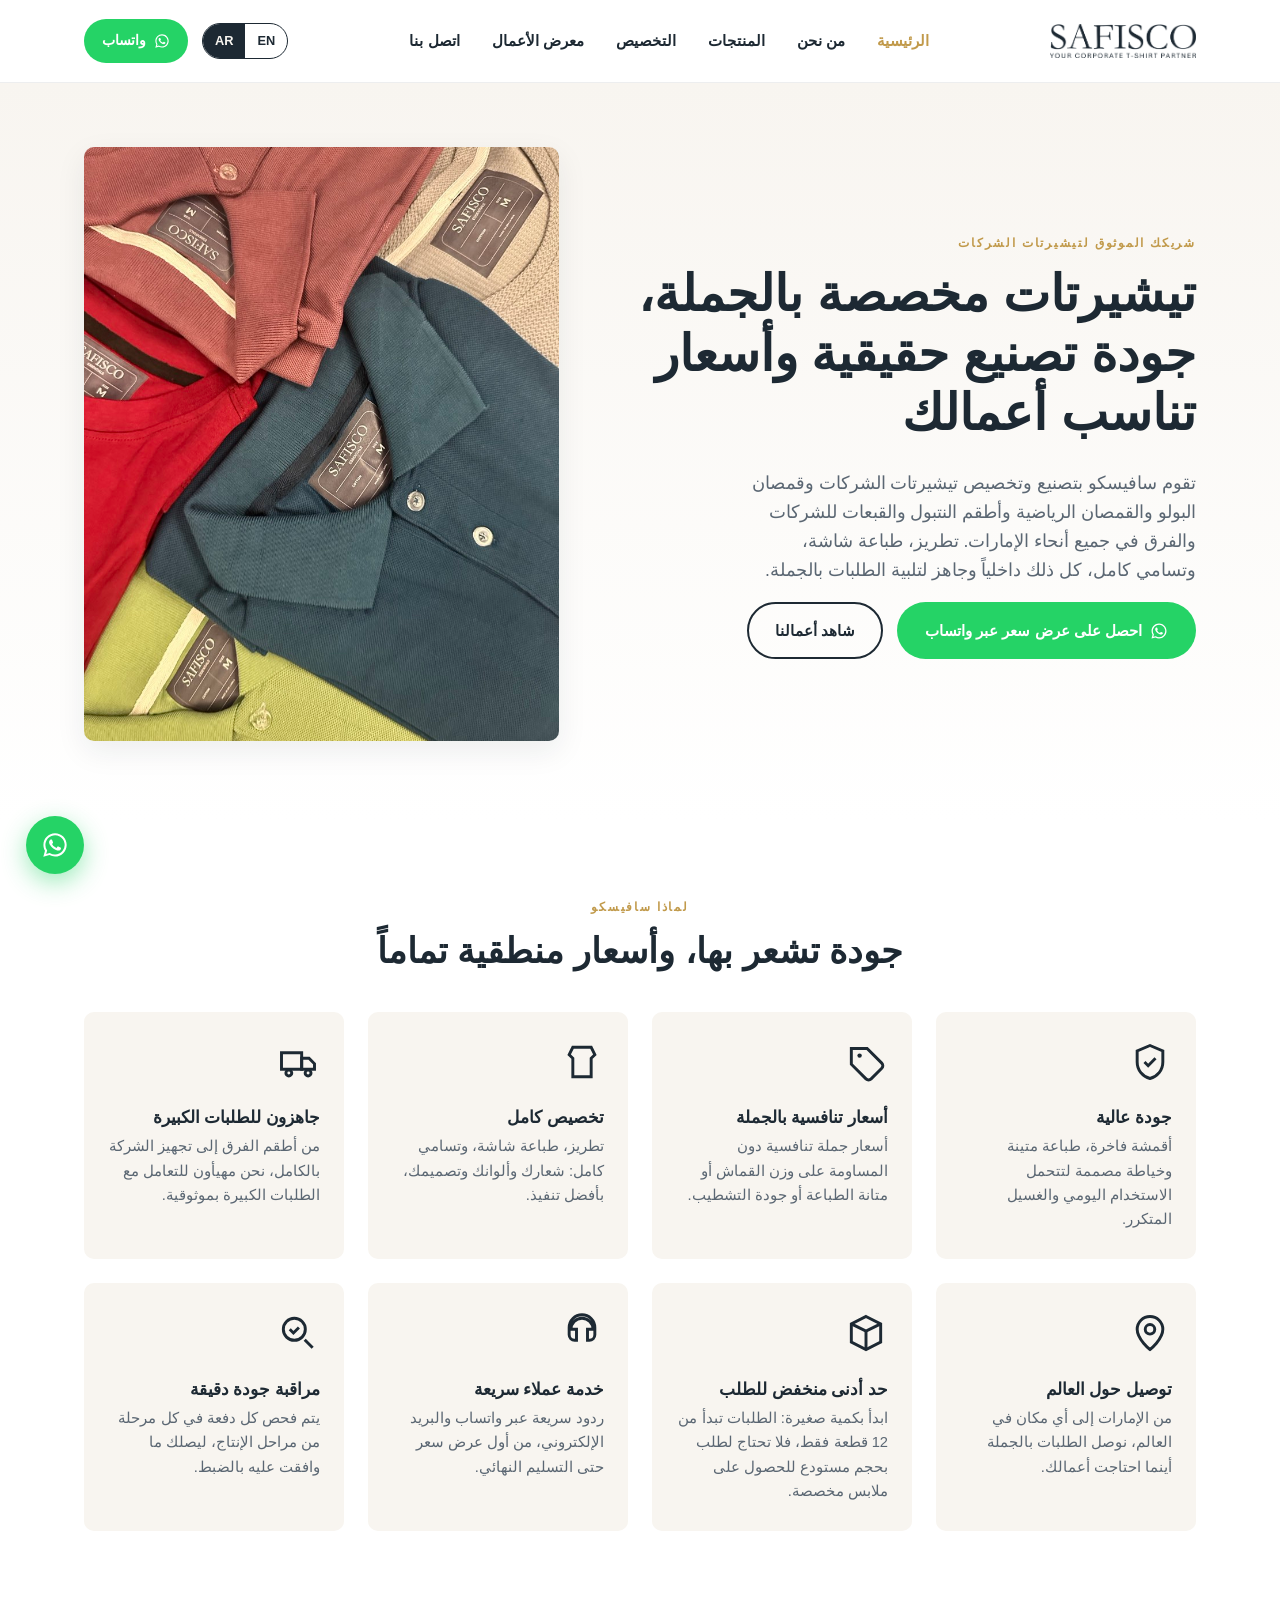
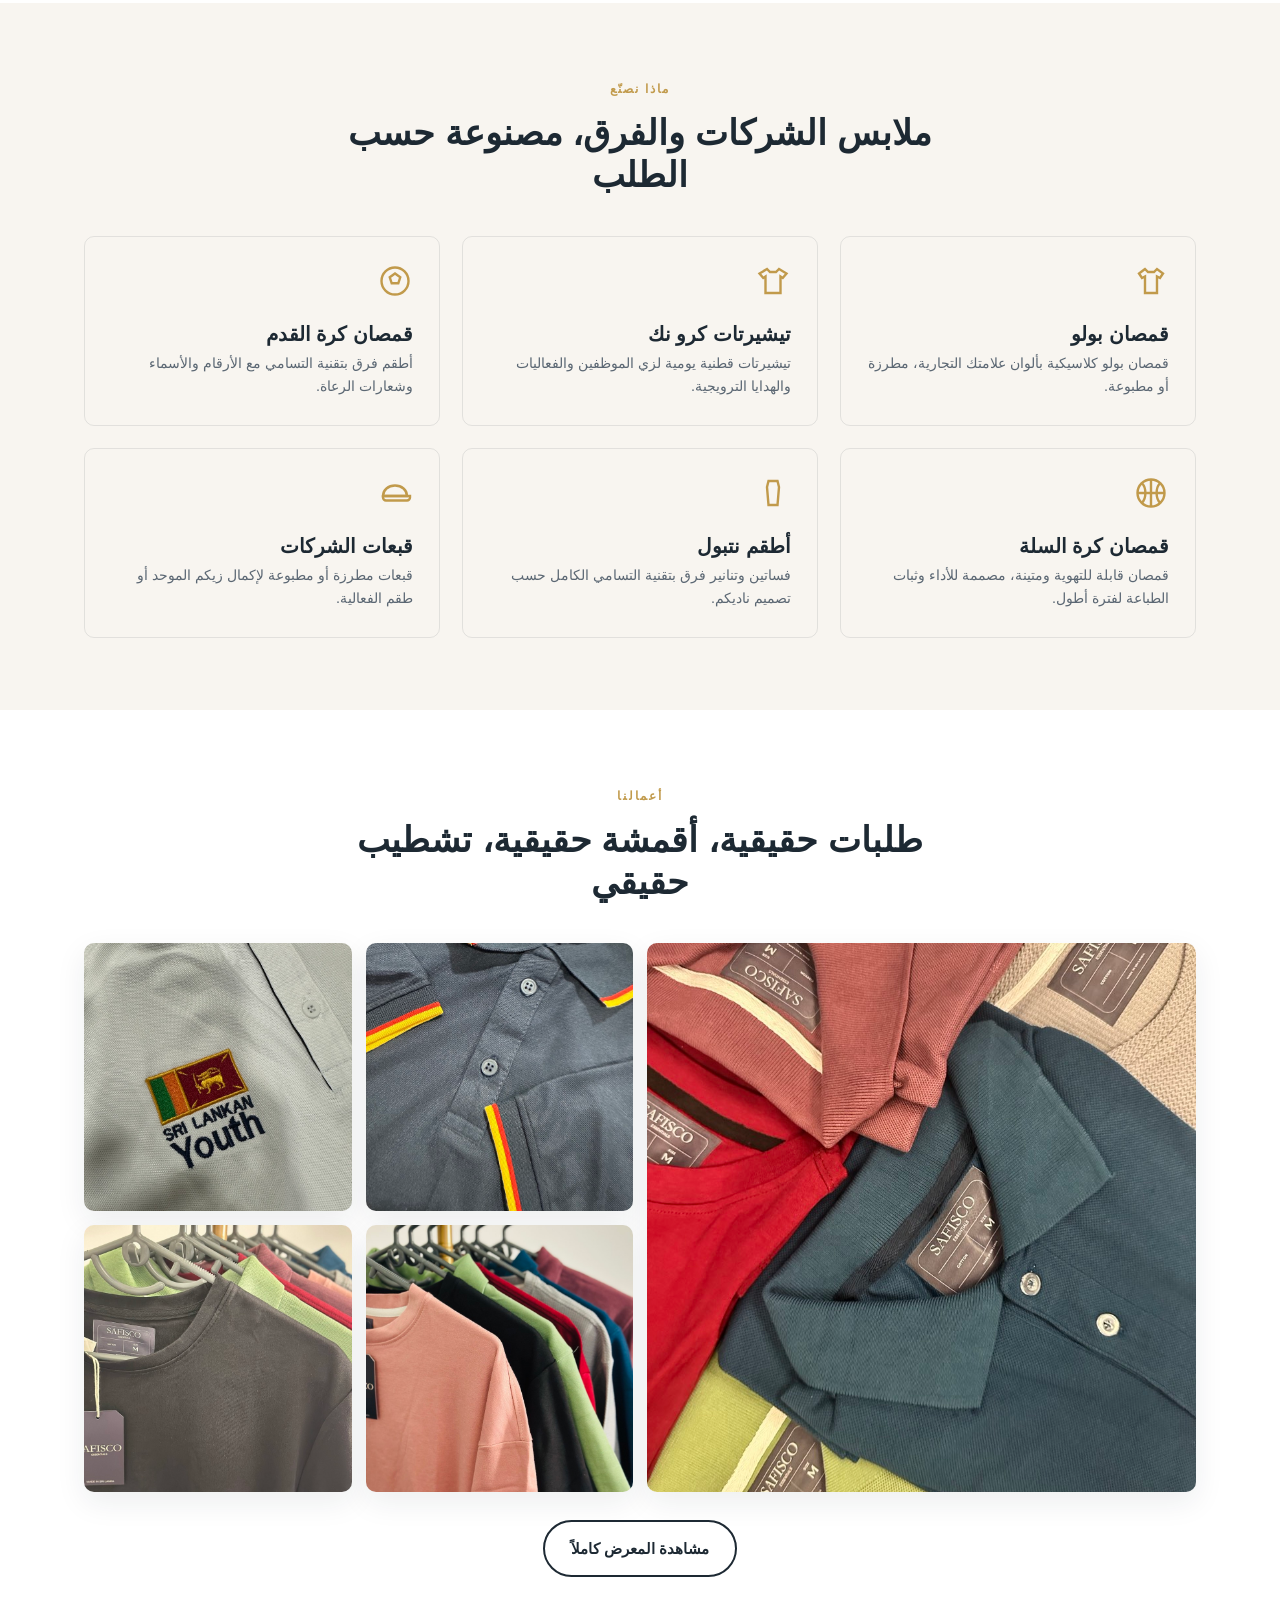
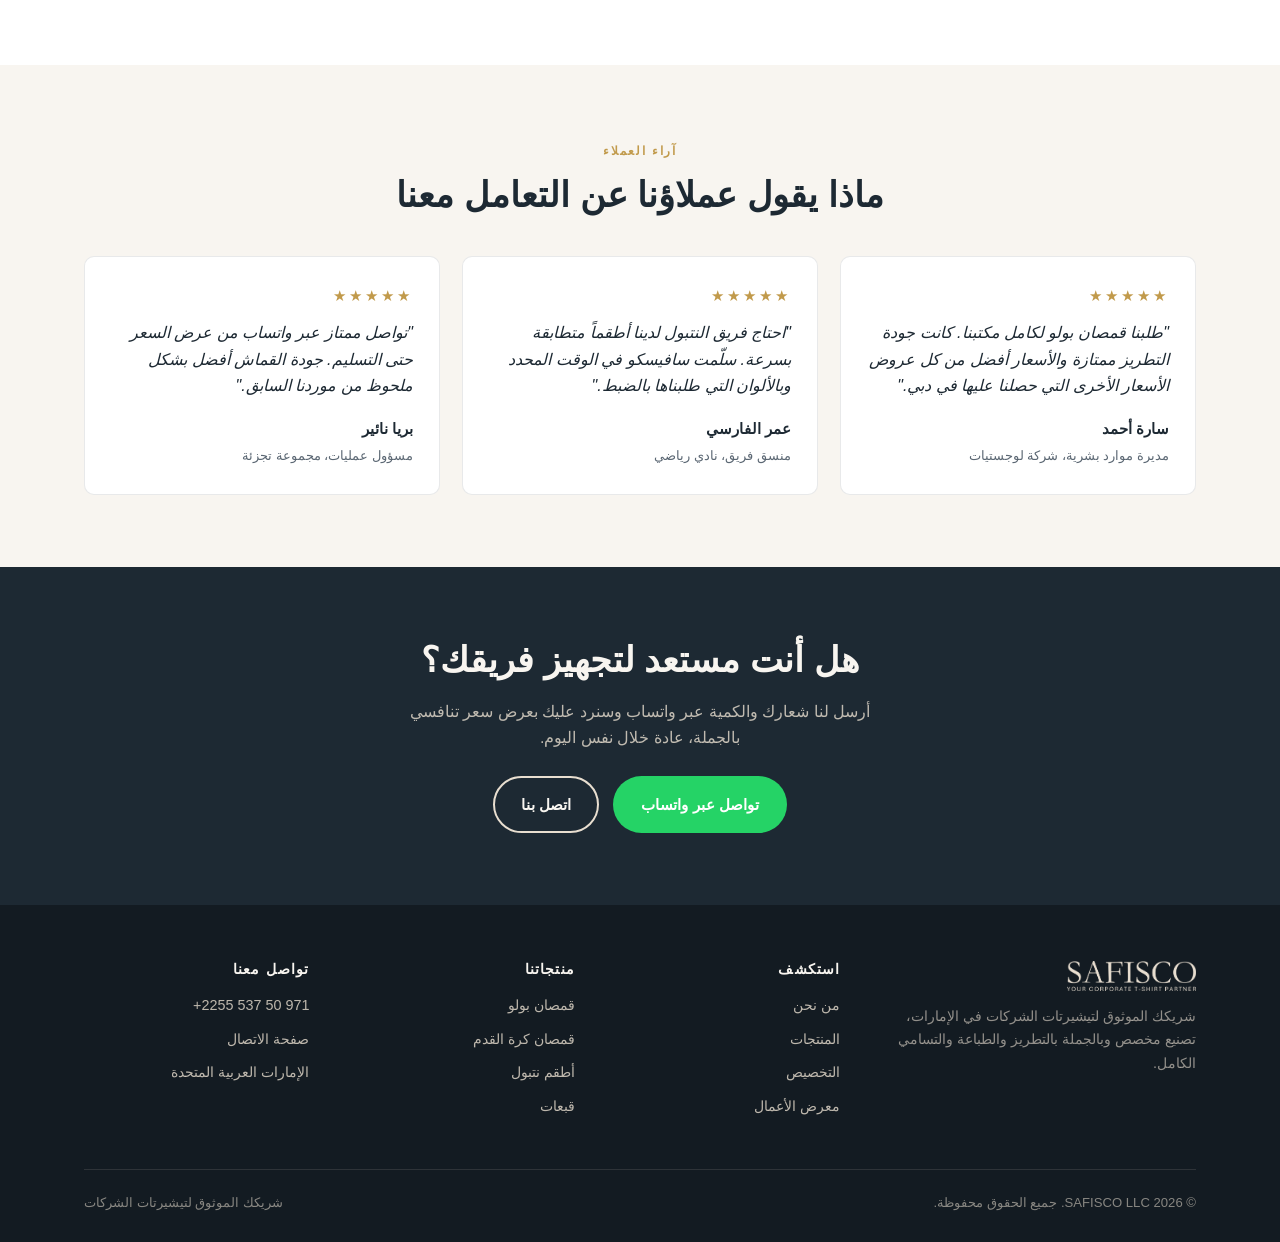
==== ar/index.html @ d7a1b32a "Initial commit: SAFISCO bilingual website" ====
<!DOCTYPE html>
<html lang="ar" dir="rtl">
<head>
<meta charset="UTF-8">
<meta name="viewport" content="width=device-width, initial-scale=1.0">
<title>سافيسكو | مصنّع تيشيرتات الشركات وطباعة بالجملة في الإمارات</title>
<meta name="description" content="سافيسكو شريكك الموثوق لتصنيع تيشيرتات الشركات بالجملة في دولة الإمارات العربية المتحدة: بولو مخصص، قمصان رياضية، أطقم نتبول وقبعات بالتطريز والطباعة والتسامي الكامل. جودة عالية وأسعار تنافسية.">
<link rel="canonical" href="https://www.safisco.ae/ar/">
<link rel="alternate" hreflang="en" href="https://www.safisco.ae/">
<link rel="alternate" hreflang="ar" href="https://www.safisco.ae/ar/">
<link rel="alternate" hreflang="x-default" href="https://www.safisco.ae/">
<meta property="og:type" content="website">
<meta property="og:title" content="سافيسكو | شريكك الموثوق لتيشيرتات الشركات في الإمارات">
<meta property="og:description" content="تيشيرتات وقمصان بولو وقمصان رياضية وقبعات مخصصة بالجملة: تطريز وطباعة وتسامي كامل. جودة عالية وأسعار تنافسية في جميع أنحاء الإمارات.">
<meta property="og:image" content="https://www.safisco.ae/assets/images/gallery/polo-embroidered-floral.jpg">
<meta property="og:locale" content="ar_AE">
<link rel="icon" href="../assets/images/brand/favicon-32.png" sizes="32x32">
<link rel="apple-touch-icon" href="../assets/images/brand/apple-touch-icon.png">
<link rel="stylesheet" href="../assets/css/style.css">
<script type="application/ld+json">
{
  "@context": "https://schema.org",
  "@type": "ClothingStore",
  "name": "SAFISCO",
  "description": "مصنّع تيشيرتات الشركات، تصنيع بولو وقمصان رياضية وأطقم نتبول وقبعات مخصصة بالجملة بالتطريز والطباعة والتسامي الكامل.",
  "url": "https://www.safisco.ae/",
  "telephone": "+971505372255",
  "areaServed": "United Arab Emirates",
  "sameAs": []
}
</script>
</head>
<body>

<header class="site-header">
  <div class="container">
    <a href="index.html" class="brand"><img src="../assets/images/brand/logo-navy.png" alt="سافيسكو: شريكك الموثوق لتيشيرتات الشركات"></a>
    <nav class="main-nav">
      <a href="index.html" class="active">الرئيسية</a>
      <a href="about.html">من نحن</a>
      <a href="products.html">المنتجات</a>
      <a href="services.html">التخصيص</a>
      <a href="gallery.html">معرض الأعمال</a>
      <a href="contact.html">اتصل بنا</a>
    </nav>
    <div class="header-actions">
      <div class="lang-switch">
        <a href="../index.html">EN</a>
        <a href="index.html" class="active">AR</a>
      </div>
      <a class="header-whatsapp" href="https://wa.me/971505372255?text=%D9%85%D8%B1%D8%AD%D8%A8%D8%A7%D9%8B%20SAFISCO%D8%8C%20%D8%A3%D8%B1%D8%BA%D8%A8%20%D9%81%D9%8A%20%D8%A7%D9%84%D8%AD%D8%B5%D9%88%D9%84%20%D8%B9%D9%84%D9%89%20%D8%B9%D8%B1%D8%B6%20%D8%B3%D8%B9%D8%B1%20%D9%84%D8%AA%D9%8A%D8%B4%D9%8A%D8%B1%D8%AA%D8%A7%D8%AA%20%D9%85%D8%AE%D8%B5%D8%B5%D8%A9." target="_blank" rel="noopener">
        <svg viewBox="0 0 24 24" fill="currentColor"><path d="M12.04 2c-5.5 0-9.96 4.46-9.96 9.96 0 1.76.46 3.48 1.34 5L2 22l5.2-1.36a9.9 9.9 0 0 0 4.84 1.23h.01c5.5 0 9.96-4.46 9.96-9.96S17.54 2 12.04 2zm0 18.2h-.01a8.2 8.2 0 0 1-4.19-1.15l-.3-.18-3.09.81.82-3-.2-.31a8.24 8.24 0 1 1 6.97 3.83zm4.52-6.16c-.25-.12-1.47-.72-1.7-.81-.23-.08-.4-.12-.56.13-.17.25-.65.81-.8.98-.15.17-.29.19-.54.06-.25-.12-1.05-.39-2-1.23-.74-.66-1.24-1.47-1.39-1.72-.15-.25-.02-.38.11-.51.11-.11.25-.29.37-.44.12-.15.16-.25.25-.42.08-.17.04-.31-.02-.44-.06-.12-.56-1.36-.77-1.86-.2-.48-.41-.42-.56-.43h-.48c-.17 0-.44.06-.67.31-.23.25-.87.85-.87 2.08s.9 2.42 1.02 2.58c.12.17 1.77 2.7 4.29 3.79.6.26 1.07.41 1.44.53.6.19 1.15.16 1.59.1.48-.07 1.47-.6 1.68-1.18.21-.58.21-1.08.15-1.18-.06-.1-.23-.16-.48-.28z"/></svg>
        <span>واتساب</span>
      </a>
      <button class="nav-toggle" aria-label="فتح القائمة" aria-expanded="false"><span></span><span></span><span></span></button>
    </div>
  </div>
</header>

<section class="hero">
  <div class="container">
    <div class="hero-copy">
      <span class="eyebrow">شريكك الموثوق لتيشيرتات الشركات</span>
      <h1>تيشيرتات مخصصة بالجملة، جودة تصنيع حقيقية وأسعار تناسب أعمالك</h1>
      <p class="lead">تقوم سافيسكو بتصنيع وتخصيص تيشيرتات الشركات وقمصان البولو والقمصان الرياضية وأطقم النتبول والقبعات للشركات والفرق في جميع أنحاء الإمارات. تطريز، طباعة شاشة، وتسامي كامل، كل ذلك داخلياً وجاهز لتلبية الطلبات بالجملة.</p>
      <div class="btn-row">
        <a class="btn btn-whatsapp" href="https://wa.me/971505372255?text=%D9%85%D8%B1%D8%AD%D8%A8%D8%A7%D9%8B%20SAFISCO%D8%8C%20%D8%A3%D8%B1%D8%BA%D8%A8%20%D9%81%D9%8A%20%D8%A7%D9%84%D8%AD%D8%B5%D9%88%D9%84%20%D8%B9%D9%84%D9%89%20%D8%B9%D8%B1%D8%B6%20%D8%B3%D8%B9%D8%B1%20%D9%84%D8%AA%D9%8A%D8%B4%D9%8A%D8%B1%D8%AA%D8%A7%D8%AA%20%D9%85%D8%AE%D8%B5%D8%B5%D8%A9." target="_blank" rel="noopener">
          <svg viewBox="0 0 24 24" fill="currentColor"><path d="M12.04 2c-5.5 0-9.96 4.46-9.96 9.96 0 1.76.46 3.48 1.34 5L2 22l5.2-1.36a9.9 9.9 0 0 0 4.84 1.23h.01c5.5 0 9.96-4.46 9.96-9.96S17.54 2 12.04 2zm0 18.2h-.01a8.2 8.2 0 0 1-4.19-1.15l-.3-.18-3.09.81.82-3-.2-.31a8.24 8.24 0 1 1 6.97 3.83zm4.52-6.16c-.25-.12-1.47-.72-1.7-.81-.23-.08-.4-.12-.56.13-.17.25-.65.81-.8.98-.15.17-.29.19-.54.06-.25-.12-1.05-.39-2-1.23-.74-.66-1.24-1.47-1.39-1.72-.15-.25-.02-.38.11-.51.11-.11.25-.29.37-.44.12-.15.16-.25.25-.42.08-.17.04-.31-.02-.44-.06-.12-.56-1.36-.77-1.86-.2-.48-.41-.42-.56-.43h-.48c-.17 0-.44.06-.67.31-.23.25-.87.85-.87 2.08s.9 2.42 1.02 2.58c.12.17 1.77 2.7 4.29 3.79.6.26 1.07.41 1.44.53.6.19 1.15.16 1.59.1.48-.07 1.47-.6 1.68-1.18.21-.58.21-1.08.15-1.18-.06-.1-.23-.16-.48-.28z"/></svg>
          احصل على عرض سعر عبر واتساب
        </a>
        <a class="btn btn-outline" href="gallery.html">شاهد أعمالنا</a>
      </div>
    </div>
    <div class="hero-media">
      <img src="../assets/images/gallery/polo-embroidered-floral.jpg" alt="قميص بولو مطرز مخصص للشركات من سافيسكو" width="900" height="1125" loading="eager">
    </div>
  </div>
</section>

<section class="bg-white">
  <div class="container">
    <div class="section-head center">
      <span class="eyebrow">لماذا سافيسكو</span>
      <h2>جودة تشعر بها، وأسعار منطقية تماماً</h2>
    </div>
    <div class="value-grid">
      <div class="value-card">
        <svg class="icon" viewBox="0 0 24 24" fill="none" stroke="currentColor" stroke-width="1.6"><path d="M12 3l7 3v6c0 4.5-3 8-7 9-4-1-7-4.5-7-9V6l7-3z"/><path d="M9 12l2 2 4-4"/></svg>
        <h3>جودة عالية</h3>
        <p>أقمشة فاخرة، طباعة متينة وخياطة مصممة لتتحمل الاستخدام اليومي والغسيل المتكرر.</p>
      </div>
      <div class="value-card">
        <svg class="icon" viewBox="0 0 24 24" fill="none" stroke="currentColor" stroke-width="1.6"><path d="M20.6 12.6l-8-8H4v8.6l8 8a2 2 0 0 0 2.8 0l5.8-5.8a2 2 0 0 0 0-2.8z"/><circle cx="8.5" cy="8.5" r="1.2" fill="currentColor" stroke="none"/></svg>
        <h3>أسعار تنافسية بالجملة</h3>
        <p>أسعار جملة تنافسية دون المساومة على وزن القماش أو متانة الطباعة أو جودة التشطيب.</p>
      </div>
      <div class="value-card">
        <svg class="icon" viewBox="0 0 24 24" fill="none" stroke="currentColor" stroke-width="1.6"><path d="M7 4h10l2 4-2 2v10H7V10L5 8l2-4z"/></svg>
        <h3>تخصيص كامل</h3>
        <p>تطريز، طباعة شاشة، وتسامي كامل: شعارك وألوانك وتصميمك، بأفضل تنفيذ.</p>
      </div>
      <div class="value-card">
        <svg class="icon" viewBox="0 0 24 24" fill="none" stroke="currentColor" stroke-width="1.6"><path d="M3 7h11v9H3z"/><path d="M14 10h4l3 3v3h-7z"/><circle cx="7" cy="18" r="1.6"/><circle cx="17.5" cy="18" r="1.6"/></svg>
        <h3>جاهزون للطلبات الكبيرة</h3>
        <p>من أطقم الفرق إلى تجهيز الشركة بالكامل، نحن مهيأون للتعامل مع الطلبات الكبيرة بموثوقية.</p>
      </div>
      <div class="value-card">
        <svg class="icon" viewBox="0 0 24 24" fill="none" stroke="currentColor" stroke-width="1.6"><path d="M12 21s-7-5.5-7-11a7 7 0 0 1 14 0c0 5.5-7 11-7 11z"/><circle cx="12" cy="10" r="2.6"/></svg>
        <h3>توصيل حول العالم</h3>
        <p>من الإمارات إلى أي مكان في العالم، نوصل الطلبات بالجملة أينما احتاجت أعمالك.</p>
      </div>
      <div class="value-card">
        <svg class="icon" viewBox="0 0 24 24" fill="none" stroke="currentColor" stroke-width="1.6"><path d="M12 3l8 4v10l-8 4-8-4V7l8-4z"/><path d="M4 7l8 4 8-4"/><path d="M12 11v10"/></svg>
        <h3>حد أدنى منخفض للطلب</h3>
        <p>ابدأ بكمية صغيرة: الطلبات تبدأ من 12 قطعة فقط، فلا تحتاج لطلب بحجم مستودع للحصول على ملابس مخصصة.</p>
      </div>
      <div class="value-card">
        <svg class="icon" viewBox="0 0 24 24" fill="none" stroke="currentColor" stroke-width="1.6"><path d="M12 2a7 7 0 0 0-7 7v4a3 3 0 0 0 3 3h1v-6H6a6 6 0 1 1 12 0h-3v6h1a3 3 0 0 0 3-3V9a7 7 0 0 0-7-7z"/></svg>
        <h3>خدمة عملاء سريعة</h3>
        <p>ردود سريعة عبر واتساب والبريد الإلكتروني، من أول عرض سعر حتى التسليم النهائي.</p>
      </div>
      <div class="value-card">
        <svg class="icon" viewBox="0 0 24 24" fill="none" stroke="currentColor" stroke-width="1.6"><circle cx="10" cy="10" r="6"/><path d="M20 20l-4.35-4.35"/><path d="M7.5 10l2 2 3-3"/></svg>
        <h3>مراقبة جودة دقيقة</h3>
        <p>يتم فحص كل دفعة في كل مرحلة من مراحل الإنتاج، ليصلك ما وافقت عليه بالضبط.</p>
      </div>
    </div>
  </div>
</section>

<section class="bg-cream">
  <div class="container">
    <div class="section-head center">
      <span class="eyebrow">ماذا نصنّع</span>
      <h2>ملابس الشركات والفرق، مصنوعة حسب الطلب</h2>
    </div>
    <div class="card-grid">
      <a class="cat-card" href="products.html#polo">
        <svg class="icon" viewBox="0 0 24 24" fill="none" stroke="currentColor" stroke-width="1.6"><path d="M8 4L4 7l2 3 2-1v11h8V9l2 1 2-3-4-3-2 2h-4l-2-2z"/></svg>
        <h3>قمصان بولو</h3>
        <p>قمصان بولو كلاسيكية بألوان علامتك التجارية، مطرزة أو مطبوعة.</p>
      </a>
      <a class="cat-card" href="products.html#crewneck">
        <svg class="icon" viewBox="0 0 24 24" fill="none" stroke="currentColor" stroke-width="1.6"><path d="M8 4L3 7l2.5 3L7 9v11h10V9l1.5 1L21 7l-5-3-2 2h-4L8 4z"/></svg>
        <h3>تيشيرتات كرو نك</h3>
        <p>تيشيرتات قطنية يومية لزي الموظفين والفعاليات والهدايا الترويجية.</p>
      </a>
      <a class="cat-card" href="products.html#football">
        <svg class="icon" viewBox="0 0 24 24" fill="none" stroke="currentColor" stroke-width="1.6"><circle cx="12" cy="12" r="9"/><path d="M12 7l3.5 2.5-1.3 4H9.8l-1.3-4z"/></svg>
        <h3>قمصان كرة القدم</h3>
        <p>أطقم فرق بتقنية التسامي مع الأرقام والأسماء وشعارات الرعاة.</p>
      </a>
      <a class="cat-card" href="products.html#basketball">
        <svg class="icon" viewBox="0 0 24 24" fill="none" stroke="currentColor" stroke-width="1.6"><circle cx="12" cy="12" r="9"/><path d="M3 12h18M12 3v18M6 5.5c3 3 3 10 0 13M18 5.5c-3 3-3 10 0 13"/></svg>
        <h3>قمصان كرة السلة</h3>
        <p>قمصان قابلة للتهوية ومتينة، مصممة للأداء وثبات الطباعة لفترة أطول.</p>
      </a>
      <a class="cat-card" href="products.html#netball">
        <svg class="icon" viewBox="0 0 24 24" fill="none" stroke="currentColor" stroke-width="1.6"><path d="M9 4h6l1 4-1 12H9L8 8z"/></svg>
        <h3>أطقم نتبول</h3>
        <p>فساتين وتنانير فرق بتقنية التسامي الكامل حسب تصميم ناديكم.</p>
      </a>
      <a class="cat-card" href="products.html#caps">
        <svg class="icon" viewBox="0 0 24 24" fill="none" stroke="currentColor" stroke-width="1.6"><path d="M4 14c0-4 3.5-7 8-7s8 3 8 7H4z"/><path d="M4 14h18v1a2 2 0 0 1-2 2H6a2 2 0 0 1-2-2v-1z"/></svg>
        <h3>قبعات الشركات</h3>
        <p>قبعات مطرزة أو مطبوعة لإكمال زيكم الموحد أو طقم الفعالية.</p>
      </a>
    </div>
  </div>
</section>

<section class="bg-white">
  <div class="container">
    <div class="section-head center">
      <span class="eyebrow">أعمالنا</span>
      <h2>طلبات حقيقية، أقمشة حقيقية، تشطيب حقيقي</h2>
    </div>
    <div class="gallery-grid">
      <a href="../assets/images/gallery/polo-embroidered-floral.jpg" data-lightbox class="span-2"><img src="../assets/images/gallery/polo-embroidered-floral.jpg" alt="قميص بولو كحلي بتطريز زهور مخصص" loading="lazy"></a>
      <a href="../assets/images/gallery/embroidery-araliya-logo.jpg" data-lightbox><img src="../assets/images/gallery/embroidery-araliya-logo.jpg" alt="تطريز شعار شركة مخصص على قميص بولو" loading="lazy"></a>
      <a href="../assets/images/gallery/polos-rack-wide.jpg" data-lightbox><img src="../assets/images/gallery/polos-rack-wide.jpg" alt="قمصان بولو مخصصة معلقة بألوان متعددة" loading="lazy"></a>
      <a href="../assets/images/gallery/embroidery-sri-lankan-youth.jpg" data-lightbox><img src="../assets/images/gallery/embroidery-sri-lankan-youth.jpg" alt="تفاصيل تطريز شعار على قميص بولو أبيض" loading="lazy"></a>
      <a href="../assets/images/gallery/tee-tag-detail-1.jpg" data-lightbox><img src="../assets/images/gallery/tee-tag-detail-1.jpg" alt="بطاقة سافيسكو على تيشيرت مخصص" loading="lazy"></a>
    </div>
    <p class="text-center" style="margin-top:28px;"><a class="btn btn-outline" href="gallery.html">مشاهدة المعرض كاملاً</a></p>
  </div>
</section>

<section class="bg-cream">
  <div class="container">
    <div class="section-head center">
      <span class="eyebrow">آراء العملاء</span>
      <h2>ماذا يقول عملاؤنا عن التعامل معنا</h2>
    </div>
    <div class="testimonial-grid">
      <div class="testimonial-card">
        <div class="stars">★★★★★</div>
        <p class="quote">"طلبنا قمصان بولو لكامل مكتبنا. كانت جودة التطريز ممتازة والأسعار أفضل من كل عروض الأسعار الأخرى التي حصلنا عليها في دبي."</p>
        <div class="who"><strong>سارة أحمد</strong><span>مديرة موارد بشرية، شركة لوجستيات</span></div>
      </div>
      <div class="testimonial-card">
        <div class="stars">★★★★★</div>
        <p class="quote">"احتاج فريق النتبول لدينا أطقماً متطابقة بسرعة. سلّمت سافيسكو في الوقت المحدد وبالألوان التي طلبناها بالضبط."</p>
        <div class="who"><strong>عمر الفارسي</strong><span>منسق فريق، نادي رياضي</span></div>
      </div>
      <div class="testimonial-card">
        <div class="stars">★★★★★</div>
        <p class="quote">"تواصل ممتاز عبر واتساب من عرض السعر حتى التسليم. جودة القماش أفضل بشكل ملحوظ من موردنا السابق."</p>
        <div class="who"><strong>بريا نائير</strong><span>مسؤول عمليات، مجموعة تجزئة</span></div>
      </div>
    </div>
  </div>
</section>

<section class="cta-band">
  <div class="container">
    <h2>هل أنت مستعد لتجهيز فريقك؟</h2>
    <p>أرسل لنا شعارك والكمية عبر واتساب وسنرد عليك بعرض سعر تنافسي بالجملة، عادة خلال نفس اليوم.</p>
    <div class="btn-row">
      <a class="btn btn-whatsapp" href="https://wa.me/971505372255?text=%D9%85%D8%B1%D8%AD%D8%A8%D8%A7%D9%8B%20SAFISCO%D8%8C%20%D8%A3%D8%B1%D8%BA%D8%A8%20%D9%81%D9%8A%20%D8%A7%D9%84%D8%AD%D8%B5%D9%88%D9%84%20%D8%B9%D9%84%D9%89%20%D8%B9%D8%B1%D8%B6%20%D8%B3%D8%B9%D8%B1%20%D9%84%D8%AA%D9%8A%D8%B4%D9%8A%D8%B1%D8%AA%D8%A7%D8%AA%20%D9%85%D8%AE%D8%B5%D8%B5%D8%A9." target="_blank" rel="noopener">تواصل عبر واتساب</a>
      <a class="btn btn-outline" href="contact.html">اتصل بنا</a>
    </div>
  </div>
</section>

<footer class="site-footer">
  <div class="container">
    <div class="footer-grid">
      <div>
        <img src="../assets/images/brand/logo-cream.png" alt="سافيسكو">
        <p>شريكك الموثوق لتيشيرتات الشركات في الإمارات، تصنيع مخصص وبالجملة بالتطريز والطباعة والتسامي الكامل.</p>
      </div>
      <div>
        <h4>استكشف</h4>
        <ul>
          <li><a href="about.html">من نحن</a></li>
          <li><a href="products.html">المنتجات</a></li>
          <li><a href="services.html">التخصيص</a></li>
          <li><a href="gallery.html">معرض الأعمال</a></li>
        </ul>
      </div>
      <div>
        <h4>منتجاتنا</h4>
        <ul>
          <li><a href="products.html#polo">قمصان بولو</a></li>
          <li><a href="products.html#football">قمصان كرة القدم</a></li>
          <li><a href="products.html#netball">أطقم نتبول</a></li>
          <li><a href="products.html#caps">قبعات</a></li>
        </ul>
      </div>
      <div>
        <h4>تواصل معنا</h4>
        <ul>
          <li><a href="https://wa.me/971505372255" target="_blank" rel="noopener">971 50 537 2255+</a></li>
          <li><a href="contact.html">صفحة الاتصال</a></li>
          <li>الإمارات العربية المتحدة</li>
        </ul>
      </div>
    </div>
    <div class="footer-bottom">
      <span>© <span data-year>2026</span> SAFISCO LLC. جميع الحقوق محفوظة.</span>
      <span>شريكك الموثوق لتيشيرتات الشركات</span>
    </div>
  </div>
</footer>

<a class="whatsapp-float" href="https://wa.me/971505372255?text=%D9%85%D8%B1%D8%AD%D8%A8%D8%A7%D9%8B%20SAFISCO%D8%8C%20%D8%A3%D8%B1%D8%BA%D8%A8%20%D9%81%D9%8A%20%D8%A7%D9%84%D8%AD%D8%B5%D9%88%D9%84%20%D8%B9%D9%84%D9%89%20%D8%B9%D8%B1%D8%B6%20%D8%B3%D8%B9%D8%B1%20%D9%84%D8%AA%D9%8A%D8%B4%D9%8A%D8%B1%D8%AA%D8%A7%D8%AA%20%D9%85%D8%AE%D8%B5%D8%B5%D8%A9." target="_blank" rel="noopener" aria-label="تواصل عبر واتساب">
  <svg viewBox="0 0 24 24" fill="currentColor"><path d="M12.04 2c-5.5 0-9.96 4.46-9.96 9.96 0 1.76.46 3.48 1.34 5L2 22l5.2-1.36a9.9 9.9 0 0 0 4.84 1.23h.01c5.5 0 9.96-4.46 9.96-9.96S17.54 2 12.04 2zm0 18.2h-.01a8.2 8.2 0 0 1-4.19-1.15l-.3-.18-3.09.81.82-3-.2-.31a8.24 8.24 0 1 1 6.97 3.83zm4.52-6.16c-.25-.12-1.47-.72-1.7-.81-.23-.08-.4-.12-.56.13-.17.25-.65.81-.8.98-.15.17-.29.19-.54.06-.25-.12-1.05-.39-2-1.23-.74-.66-1.24-1.47-1.39-1.72-.15-.25-.02-.38.11-.51.11-.11.25-.29.37-.44.12-.15.16-.25.25-.42.08-.17.04-.31-.02-.44-.06-.12-.56-1.36-.77-1.86-.2-.48-.41-.42-.56-.43h-.48c-.17 0-.44.06-.67.31-.23.25-.87.85-.87 2.08s.9 2.42 1.02 2.58c.12.17 1.77 2.7 4.29 3.79.6.26 1.07.41 1.44.53.6.19 1.15.16 1.59.1.48-.07 1.47-.6 1.68-1.18.21-.58.21-1.08.15-1.18-.06-.1-.23-.16-.48-.28z"/></svg>
</a>

<script src="../assets/js/main.js"></script>
</body>
</html>
---- assets/css/style.css ----
/* SAFISCO — shared stylesheet (EN + AR) */

:root {
  --navy: #1d2933;
  --navy-dark: #131b22;
  --navy-soft: #2a3946;
  --cream: #e8ded0;
  --cream-light: #f8f5f0;
  --white: #ffffff;
  --gold: #c19a4b;
  --ink-muted: #5b6773;
  --whatsapp: #25d366;
  --radius: 10px;
  --shadow: 0 10px 30px rgba(29, 41, 51, 0.08);
  --font-serif: "Georgia", "Times New Roman", serif;
  --font-sans: -apple-system, BlinkMacSystemFont, "Segoe UI", Roboto, Helvetica, Arial, sans-serif;
  --font-arabic: "Tahoma", "Segoe UI", "Noto Kufi Arabic", "Dubai", var(--font-sans);
}

* { box-sizing: border-box; }
html { scroll-behavior: smooth; }
body {
  margin: 0;
  font-family: var(--font-sans);
  color: var(--navy);
  background: var(--white);
  line-height: 1.65;
  -webkit-font-smoothing: antialiased;
}
html[dir="rtl"] body { font-family: var(--font-arabic); }

img { max-width: 100%; display: block; }
a { color: inherit; text-decoration: none; }
ul { margin: 0; padding: 0; list-style: none; }
h1, h2, h3, h4 { font-family: var(--font-serif); font-weight: 700; margin: 0 0 0.5em; line-height: 1.2; color: var(--navy); }
html[dir="rtl"] h1, html[dir="rtl"] h2, html[dir="rtl"] h3, html[dir="rtl"] h4 { font-family: var(--font-arabic); }
p { margin: 0 0 1em; color: var(--ink-muted); }
.container { max-width: 1160px; margin: 0 auto; padding: 0 24px; }
section { padding: 72px 0; }
.section-tight { padding: 48px 0; }

.eyebrow {
  display: inline-block;
  font-size: 0.78rem;
  letter-spacing: 0.14em;
  text-transform: uppercase;
  color: var(--gold);
  font-weight: 700;
  margin-bottom: 12px;
}
.section-head { max-width: 640px; margin: 0 0 40px; }
.section-head.center { margin-left: auto; margin-right: auto; text-align: center; }
h1 { font-size: clamp(2.1rem, 4vw, 3.1rem); }
h2 { font-size: clamp(1.6rem, 3vw, 2.2rem); }
h3 { font-size: 1.25rem; }

/* Buttons */
.btn {
  display: inline-flex;
  align-items: center;
  gap: 8px;
  padding: 14px 26px;
  border-radius: 999px;
  font-weight: 700;
  font-size: 0.95rem;
  border: 2px solid transparent;
  cursor: pointer;
  transition: transform 0.15s ease, box-shadow 0.15s ease, background 0.2s ease;
}
.btn:hover { transform: translateY(-2px); }
.btn-primary { background: var(--navy); color: var(--cream-light); }
.btn-primary:hover { background: var(--navy-dark); box-shadow: var(--shadow); }
.btn-outline { border-color: var(--navy); color: var(--navy); }
.btn-outline:hover { background: var(--navy); color: var(--cream-light); }
.btn-whatsapp { background: var(--whatsapp); color: #fff; }
.btn-whatsapp:hover { background: #1eb856; box-shadow: var(--shadow); }
.btn svg { width: 18px; height: 18px; flex-shrink: 0; }
.btn-row { display: flex; gap: 14px; flex-wrap: wrap; }

/* Header */
.site-header {
  position: sticky;
  top: 0;
  z-index: 100;
  background: rgba(255, 255, 255, 0.92);
  backdrop-filter: saturate(180%) blur(10px);
  border-bottom: 1px solid rgba(29, 41, 51, 0.08);
}
.site-header .container {
  display: flex;
  align-items: center;
  justify-content: space-between;
  height: 82px;
}
.brand img { height: 34px; width: auto; }
.main-nav { display: flex; align-items: center; gap: 32px; }
.main-nav a {
  font-size: 0.95rem;
  font-weight: 600;
  color: var(--navy);
  position: relative;
  padding: 6px 0;
}
.main-nav a.active,
.main-nav a:hover { color: var(--gold); }
.header-actions { display: flex; align-items: center; gap: 14px; }
.lang-switch {
  display: inline-flex;
  border: 1.5px solid var(--navy);
  border-radius: 999px;
  overflow: hidden;
  font-size: 0.8rem;
  font-weight: 700;
}
.lang-switch a { padding: 6px 12px; }
.lang-switch a.active { background: var(--navy); color: var(--cream-light); }
.header-whatsapp {
  display: inline-flex;
  align-items: center;
  gap: 8px;
  background: var(--whatsapp);
  color: #fff;
  padding: 10px 18px;
  border-radius: 999px;
  font-weight: 700;
  font-size: 0.88rem;
}
.header-whatsapp svg { width: 16px; height: 16px; }
.nav-toggle {
  display: none;
  background: none;
  border: none;
  cursor: pointer;
  padding: 8px;
}
.nav-toggle span {
  display: block;
  width: 24px;
  height: 2px;
  background: var(--navy);
  margin: 5px 0;
  transition: 0.2s;
}

/* Hero */
.hero {
  background: linear-gradient(180deg, var(--cream-light) 0%, var(--white) 100%);
  padding: 64px 0 80px;
}
.hero .container {
  display: grid;
  grid-template-columns: 1.1fr 0.9fr;
  gap: 56px;
  align-items: center;
}
.hero-copy p.lead { font-size: 1.1rem; color: var(--ink-muted); max-width: 46ch; }
.hero-stats { display: flex; gap: 32px; margin-top: 36px; }
.hero-stats div strong { display: block; font-family: var(--font-serif); font-size: 1.7rem; color: var(--navy); }
.hero-stats div span { font-size: 0.82rem; color: var(--ink-muted); }
.hero-media {
  border-radius: var(--radius);
  overflow: hidden;
  box-shadow: var(--shadow);
  aspect-ratio: 4/5;
}
.hero-media img { width: 100%; height: 100%; object-fit: cover; }

/* Value props */
.value-grid {
  display: grid;
  grid-template-columns: repeat(auto-fit, minmax(210px, 1fr));
  gap: 24px;
}
.value-card {
  background: var(--cream-light);
  border-radius: var(--radius);
  padding: 28px 24px;
}
.value-card .icon {
  width: 44px; height: 44px;
  color: var(--navy);
  margin-bottom: 16px;
}
.value-card h3 { font-size: 1.05rem; margin-bottom: 6px; }
.value-card p { margin: 0; font-size: 0.92rem; }

/* Category / product cards */
.card-grid {
  display: grid;
  grid-template-columns: repeat(3, 1fr);
  gap: 22px;
}
.cat-card {
  border: 1px solid rgba(29,41,51,0.1);
  border-radius: var(--radius);
  padding: 26px;
  transition: box-shadow 0.2s ease, transform 0.2s ease;
}
.cat-card:hover { box-shadow: var(--shadow); transform: translateY(-3px); }
.cat-card .icon { width: 36px; height: 36px; color: var(--gold); margin-bottom: 14px; }
.cat-card h3 { margin-bottom: 6px; }
.cat-card p { font-size: 0.9rem; margin: 0; }

/* Gallery */
.gallery-grid {
  display: grid;
  grid-template-columns: repeat(4, 1fr);
  gap: 14px;
}
.gallery-grid a {
  display: block;
  border-radius: var(--radius);
  overflow: hidden;
  aspect-ratio: 1/1;
  box-shadow: var(--shadow);
}
.gallery-grid img { width: 100%; height: 100%; object-fit: cover; transition: transform 0.35s ease; }
.gallery-grid a:hover img { transform: scale(1.06); }
.gallery-grid .span-2 { grid-column: span 2; grid-row: span 2; }

/* Lightbox */
.lightbox {
  position: fixed; inset: 0; background: rgba(19,27,34,0.92);
  display: none; align-items: center; justify-content: center;
  z-index: 1000; padding: 32px;
}
.lightbox.open { display: flex; }
.lightbox img { max-width: 92vw; max-height: 86vh; border-radius: 6px; }
.lightbox-close {
  position: absolute; top: 24px; inset-inline-end: 28px;
  background: none; border: none; color: #fff; font-size: 2rem; cursor: pointer;
  line-height: 1;
}

/* Testimonials */
.testimonial-grid {
  display: grid;
  grid-template-columns: repeat(3, 1fr);
  gap: 22px;
}
.testimonial-card {
  background: var(--white);
  border: 1px solid rgba(29,41,51,0.1);
  border-radius: var(--radius);
  padding: 26px;
}
.testimonial-card .stars { color: var(--gold); letter-spacing: 3px; margin-bottom: 12px; font-size: 0.95rem; }
.testimonial-card p.quote { color: var(--navy); font-style: italic; margin-bottom: 18px; }
.testimonial-card .who strong { display: block; font-size: 0.92rem; }
.testimonial-card .who span { font-size: 0.8rem; color: var(--ink-muted); }
.testimonial-note {
  font-size: 0.8rem;
  color: var(--ink-muted);
  margin-top: 28px;
  text-align: center;
}

/* Dark band / CTA */
.cta-band {
  background: var(--navy);
  color: var(--cream-light);
  text-align: center;
}
.cta-band h2 { color: var(--cream-light); }
.cta-band p { color: rgba(232,222,208,0.8); max-width: 52ch; margin-inline: auto; }
.cta-band .btn-row { justify-content: center; margin-top: 24px; }
.cta-band .btn-outline { border-color: var(--cream); color: var(--cream-light); }
.cta-band .btn-outline:hover { background: var(--cream); color: var(--navy); }

/* Process steps */
.steps { display: grid; grid-template-columns: repeat(4,1fr); gap: 24px; counter-reset: step; }
.step { position: relative; padding-inline-start: 20px; }
.step::before {
  counter-increment: step;
  content: counter(step);
  font-family: var(--font-serif);
  font-size: 2.2rem;
  color: var(--gold);
  display: block;
  margin-bottom: 10px;
}

/* Method / services list */
.method-list { display: grid; gap: 18px; }
.method-row {
  display: grid;
  grid-template-columns: 220px 1fr;
  gap: 28px;
  padding: 26px 0;
  border-bottom: 1px solid rgba(29,41,51,0.1);
}
.method-row h3 { margin-bottom: 8px; }

/* Two column generic */
.split { display: grid; grid-template-columns: 1fr 1fr; gap: 56px; align-items: center; }
.split img { border-radius: var(--radius); box-shadow: var(--shadow); }

/* Single centered showcase image with caption */
.showcase { text-align: center; }
.showcase img {
  max-width: 640px;
  width: 100%;
  border-radius: var(--radius);
  box-shadow: var(--shadow);
  margin: 0 auto 16px;
}
.showcase .caption { max-width: 56ch; margin: 0 auto; color: var(--ink-muted); font-size: 0.9rem; }

.bg-cream { background: var(--cream-light); }
.bg-white { background: var(--white); }

/* Breadcrumb / page hero */
.page-hero {
  background: var(--cream-light);
  padding: 56px 0;
  text-align: center;
}
.page-hero .eyebrow { display: block; }

/* Contact */
.contact-grid { display: grid; grid-template-columns: 1fr 1fr; gap: 48px; }
.contact-card {
  background: var(--navy);
  color: var(--cream-light);
  border-radius: var(--radius);
  padding: 40px;
}
.contact-card h3 { color: var(--cream-light); }
.contact-card p { color: rgba(232,222,208,0.75); }
.contact-line { display: flex; align-items: center; gap: 12px; margin-bottom: 18px; font-weight: 600; }
.contact-line svg { width: 20px; height: 20px; flex-shrink: 0; color: var(--gold); }
.contact-list { display: grid; gap: 20px; }
.contact-item { display: flex; gap: 16px; }
.contact-item .icon { width: 28px; height: 28px; color: var(--gold); flex-shrink: 0; }
.contact-item h4 { margin: 0 0 4px; font-size: 1rem; }
.contact-item p { margin: 0; font-size: 0.92rem; }

/* Footer */
.site-footer { background: var(--navy-dark); color: rgba(232,222,208,0.8); padding: 56px 0 28px; }
.footer-grid { display: grid; grid-template-columns: 1.4fr 1fr 1fr 1fr; gap: 40px; }
.footer-grid img { height: 30px; margin-bottom: 14px; }
.footer-grid p { color: rgba(232,222,208,0.6); font-size: 0.9rem; }
.footer-grid h4 { color: var(--cream-light); font-family: var(--font-sans); font-size: 0.9rem; text-transform: uppercase; letter-spacing: 0.08em; margin-bottom: 16px; }
html[dir="rtl"] .footer-grid h4 { font-family: var(--font-arabic); }
.footer-grid ul li { margin-bottom: 10px; font-size: 0.9rem; }
.footer-grid ul a:hover { color: var(--gold); }
.footer-bottom {
  border-top: 1px solid rgba(232,222,208,0.12);
  margin-top: 40px;
  padding-top: 22px;
  display: flex;
  justify-content: space-between;
  align-items: center;
  font-size: 0.82rem;
  color: rgba(232,222,208,0.55);
  flex-wrap: wrap;
  gap: 12px;
}

/* WhatsApp floating button */
.whatsapp-float {
  position: fixed;
  bottom: 26px;
  inset-inline-end: 26px;
  z-index: 200;
  background: var(--whatsapp);
  color: #fff;
  width: 58px;
  height: 58px;
  border-radius: 50%;
  display: flex;
  align-items: center;
  justify-content: center;
  box-shadow: 0 8px 24px rgba(37, 211, 102, 0.45);
  transition: transform 0.15s ease;
}
.whatsapp-float:hover { transform: scale(1.08); }
.whatsapp-float svg { width: 28px; height: 28px; }

/* Utilities */
.mt-0 { margin-top: 0; }
.text-center { text-align: center; }

/* Responsive */
@media (max-width: 900px) {
  .hero .container { grid-template-columns: 1fr; }
  .hero-media { order: -1; aspect-ratio: 16/10; }
  .value-grid { grid-template-columns: repeat(2, 1fr); }
  .card-grid { grid-template-columns: repeat(2, 1fr); }
  .testimonial-grid { grid-template-columns: 1fr; }
  .gallery-grid { grid-template-columns: repeat(3, 1fr); }
  .steps { grid-template-columns: repeat(2, 1fr); }
  .split { grid-template-columns: 1fr; }
  .contact-grid { grid-template-columns: 1fr; }
  .footer-grid { grid-template-columns: 1fr 1fr; }
  .method-row { grid-template-columns: 1fr; gap: 8px; }
}
@media (max-width: 680px) {
  .main-nav { position: fixed; top: 82px; inset-inline-start: 0; width: 100%; background: var(--white); flex-direction: column; align-items: flex-start; padding: 20px 24px; gap: 18px; box-shadow: var(--shadow); transform: translateY(-130%); transition: transform 0.25s ease; }
  .main-nav.open { transform: translateY(0); }
  .nav-toggle { display: block; }
  .header-whatsapp span { display: none; }
  .value-grid { grid-template-columns: 1fr; }
  .card-grid { grid-template-columns: 1fr; }
  .gallery-grid { grid-template-columns: repeat(2, 1fr); }
  .steps { grid-template-columns: 1fr; }
  .footer-grid { grid-template-columns: 1fr; }
  section { padding: 52px 0; }
}
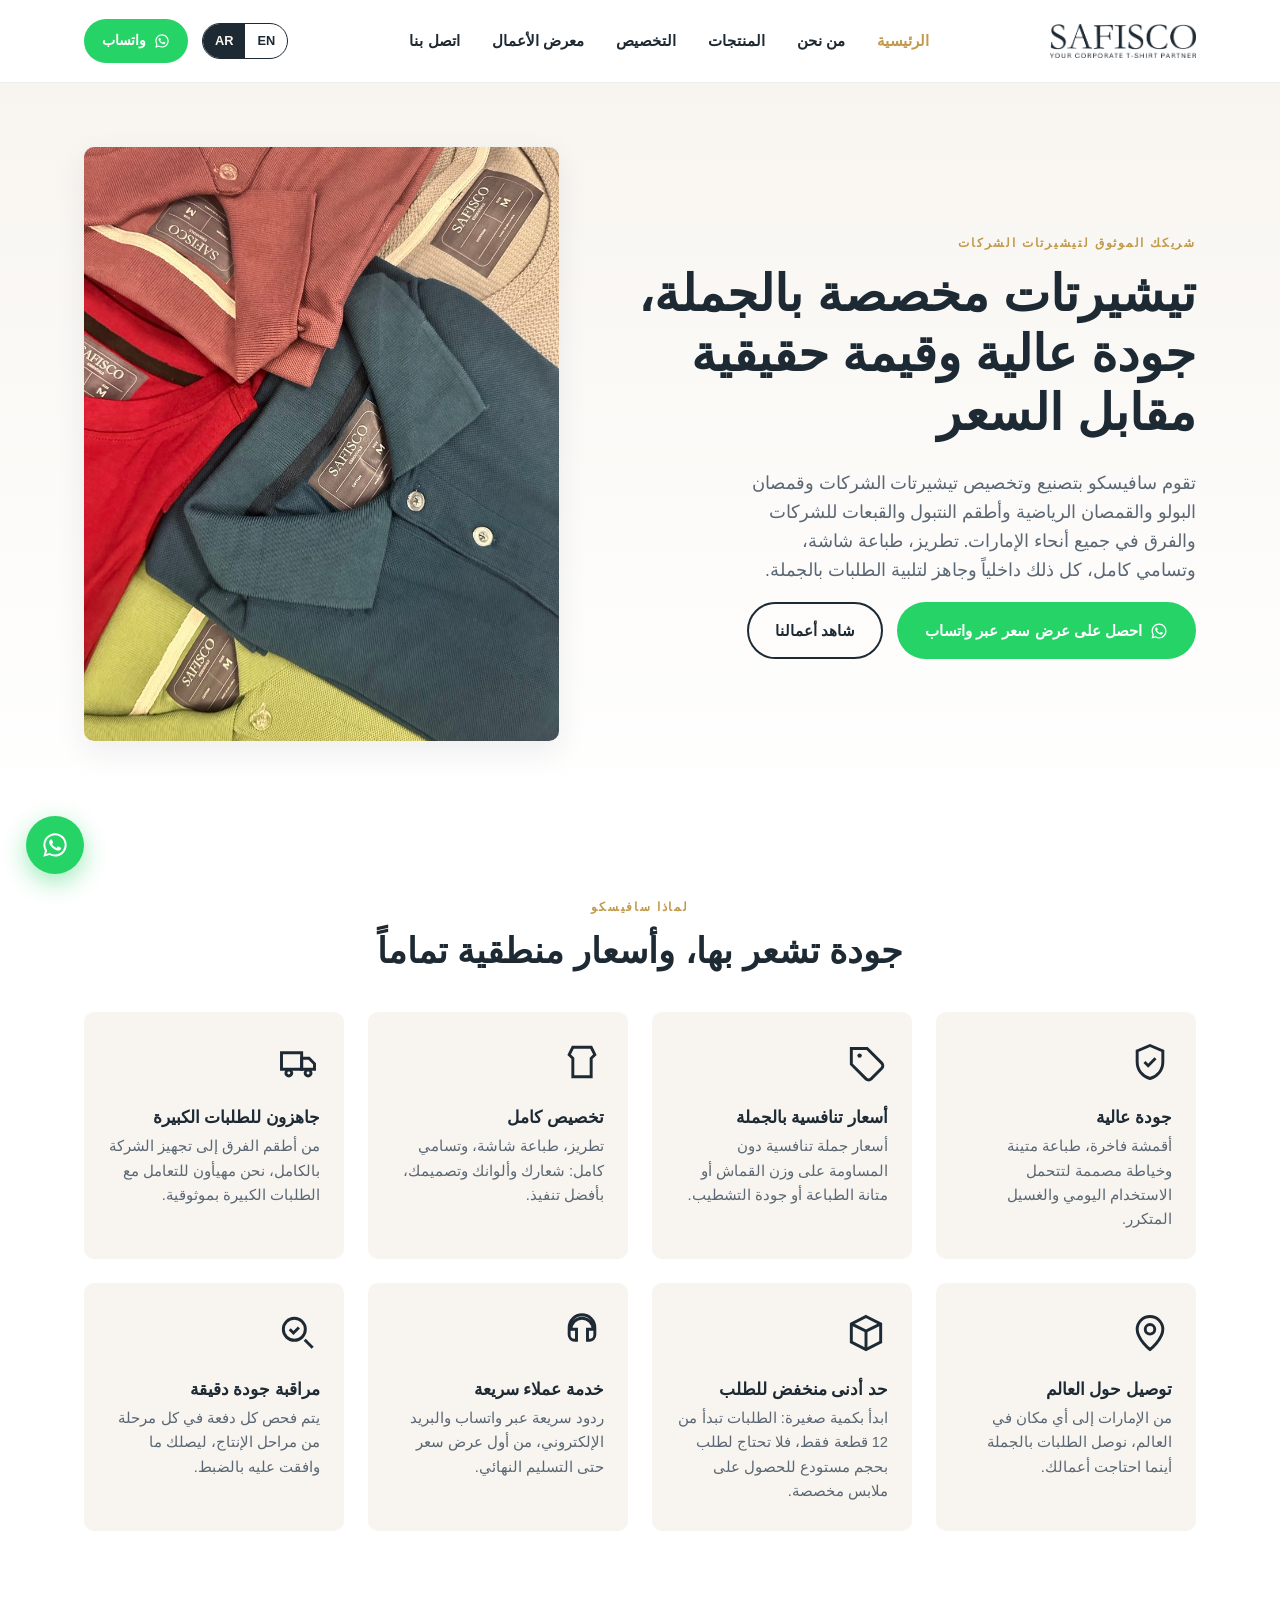
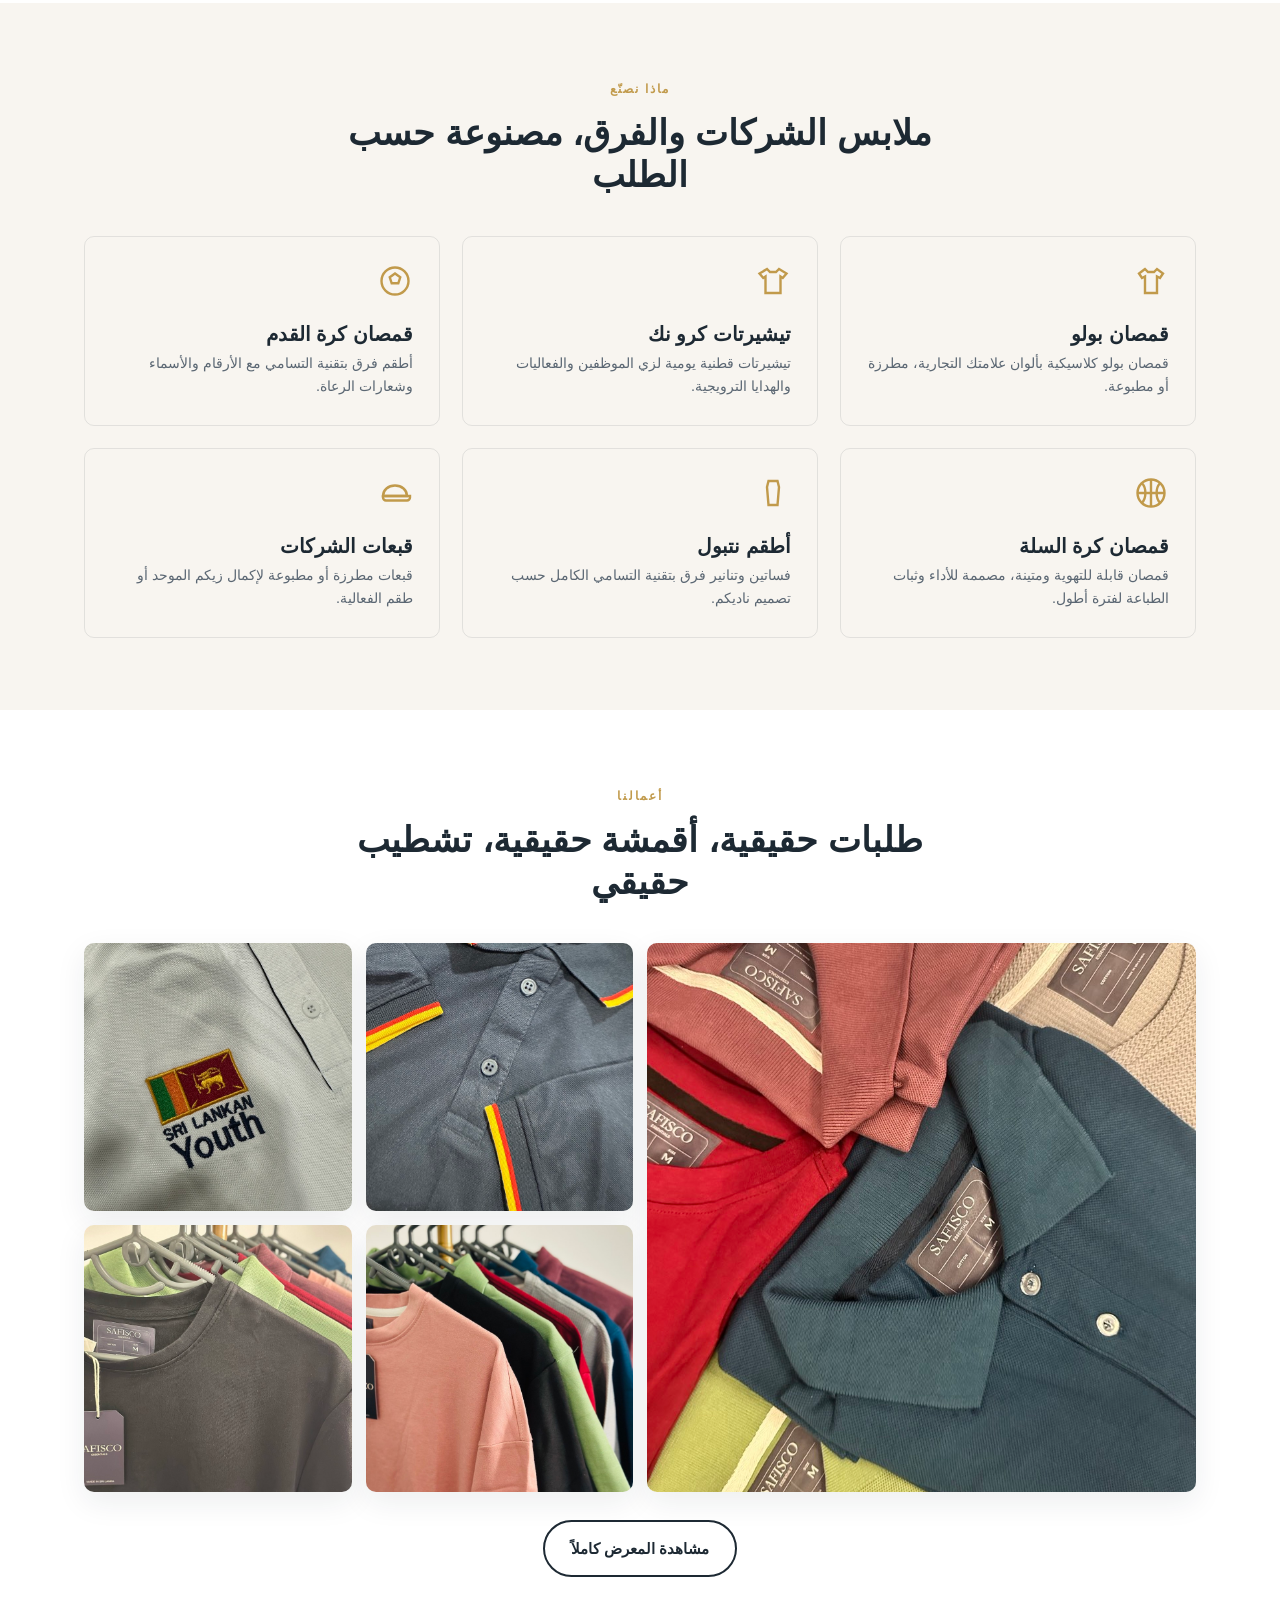
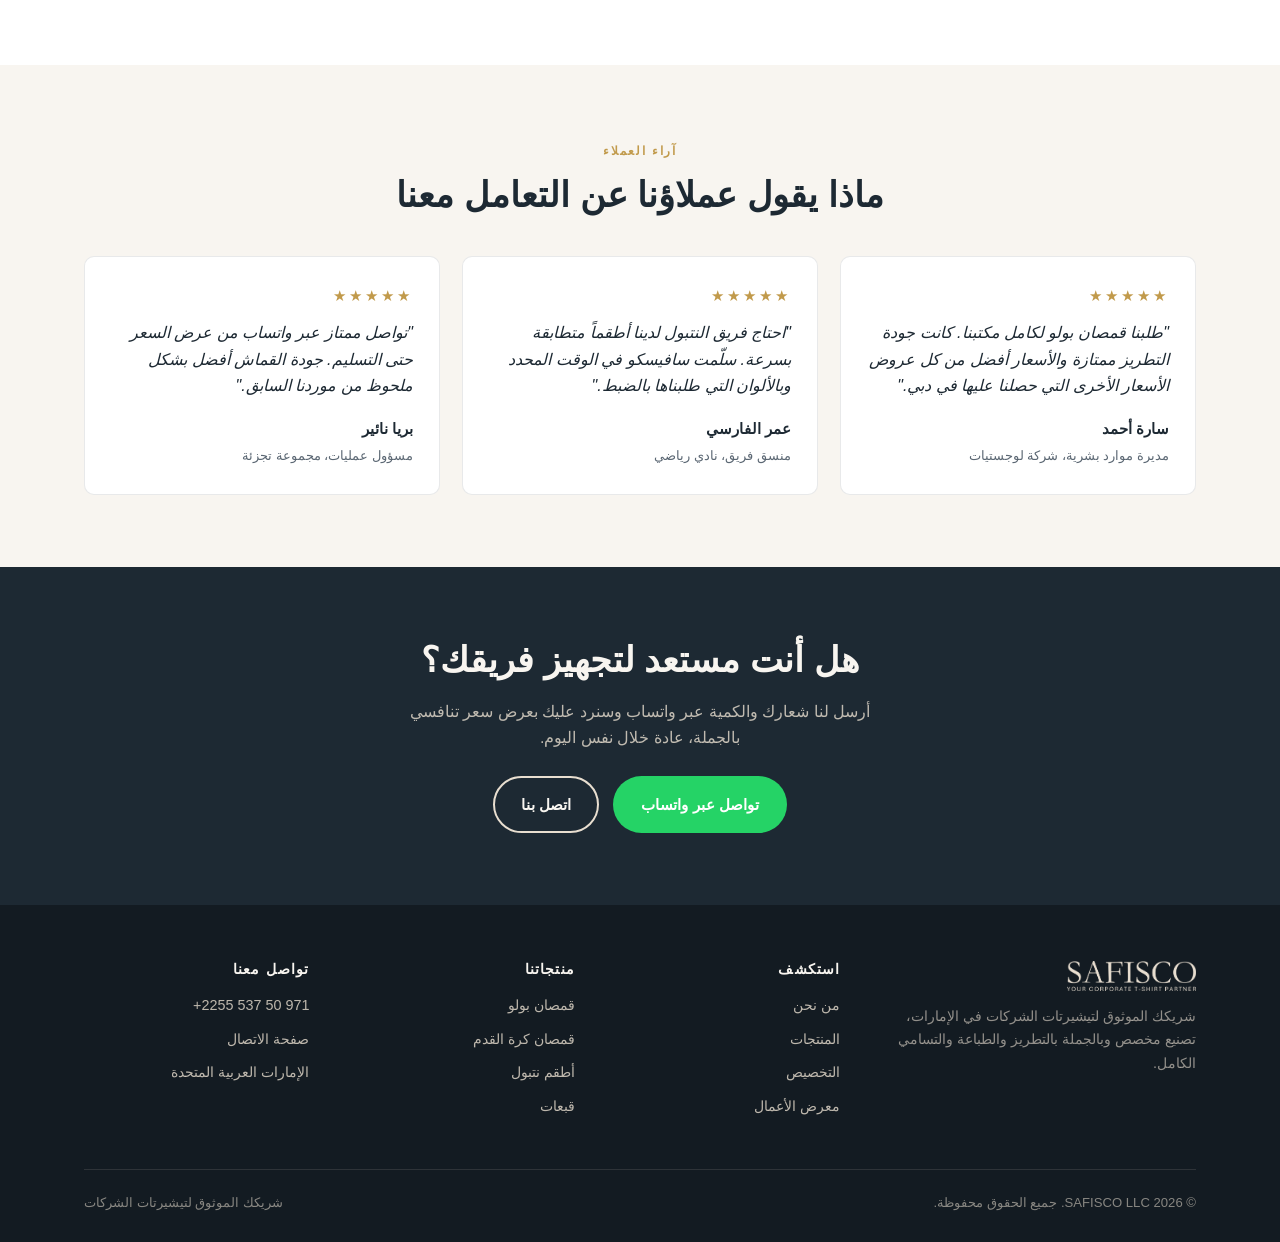
==== commit 43eacd44: "Update homepage hero headline to emphasize quality and value for money" ====
--- a/ar/index.html
+++ b/ar/index.html
@@ -5,14 +5,14 @@
 <meta name="viewport" content="width=device-width, initial-scale=1.0">
 <title>سافيسكو | مصنّع تيشيرتات الشركات وطباعة بالجملة في الإمارات</title>
 <meta name="description" content="سافيسكو شريكك الموثوق لتصنيع تيشيرتات الشركات بالجملة في دولة الإمارات العربية المتحدة: بولو مخصص، قمصان رياضية، أطقم نتبول وقبعات بالتطريز والطباعة والتسامي الكامل. جودة عالية وأسعار تنافسية.">
-<link rel="canonical" href="https://www.safisco.ae/ar/">
-<link rel="alternate" hreflang="en" href="https://www.safisco.ae/">
-<link rel="alternate" hreflang="ar" href="https://www.safisco.ae/ar/">
-<link rel="alternate" hreflang="x-default" href="https://www.safisco.ae/">
+<link rel="canonical" href="https://www.safisco.com/ar/">
+<link rel="alternate" hreflang="en" href="https://www.safisco.com/">
+<link rel="alternate" hreflang="ar" href="https://www.safisco.com/ar/">
+<link rel="alternate" hreflang="x-default" href="https://www.safisco.com/">
 <meta property="og:type" content="website">
 <meta property="og:title" content="سافيسكو | شريكك الموثوق لتيشيرتات الشركات في الإمارات">
 <meta property="og:description" content="تيشيرتات وقمصان بولو وقمصان رياضية وقبعات مخصصة بالجملة: تطريز وطباعة وتسامي كامل. جودة عالية وأسعار تنافسية في جميع أنحاء الإمارات.">
-<meta property="og:image" content="https://www.safisco.ae/assets/images/gallery/polo-embroidered-floral.jpg">
+<meta property="og:image" content="https://www.safisco.com/assets/images/gallery/polo-embroidered-floral.jpg">
 <meta property="og:locale" content="ar_AE">
 <link rel="icon" href="../assets/images/brand/favicon-32.png" sizes="32x32">
 <link rel="apple-touch-icon" href="../assets/images/brand/apple-touch-icon.png">
@@ -23,7 +23,7 @@
   "@type": "ClothingStore",
   "name": "SAFISCO",
   "description": "مصنّع تيشيرتات الشركات، تصنيع بولو وقمصان رياضية وأطقم نتبول وقبعات مخصصة بالجملة بالتطريز والطباعة والتسامي الكامل.",
-  "url": "https://www.safisco.ae/",
+  "url": "https://www.safisco.com/",
   "telephone": "+971505372255",
   "areaServed": "United Arab Emirates",
   "sameAs": []
@@ -61,7 +61,7 @@
   <div class="container">
     <div class="hero-copy">
       <span class="eyebrow">شريكك الموثوق لتيشيرتات الشركات</span>
-      <h1>تيشيرتات مخصصة بالجملة، جودة تصنيع حقيقية وأسعار تناسب أعمالك</h1>
+      <h1>تيشيرتات مخصصة بالجملة، جودة عالية وقيمة حقيقية مقابل السعر</h1>
       <p class="lead">تقوم سافيسكو بتصنيع وتخصيص تيشيرتات الشركات وقمصان البولو والقمصان الرياضية وأطقم النتبول والقبعات للشركات والفرق في جميع أنحاء الإمارات. تطريز، طباعة شاشة، وتسامي كامل، كل ذلك داخلياً وجاهز لتلبية الطلبات بالجملة.</p>
       <div class="btn-row">
         <a class="btn btn-whatsapp" href="https://wa.me/971505372255?text=%D9%85%D8%B1%D8%AD%D8%A8%D8%A7%D9%8B%20SAFISCO%D8%8C%20%D8%A3%D8%B1%D8%BA%D8%A8%20%D9%81%D9%8A%20%D8%A7%D9%84%D8%AD%D8%B5%D9%88%D9%84%20%D8%B9%D9%84%D9%89%20%D8%B9%D8%B1%D8%B6%20%D8%B3%D8%B9%D8%B1%20%D9%84%D8%AA%D9%8A%D8%B4%D9%8A%D8%B1%D8%AA%D8%A7%D8%AA%20%D9%85%D8%AE%D8%B5%D8%B5%D8%A9." target="_blank" rel="noopener">
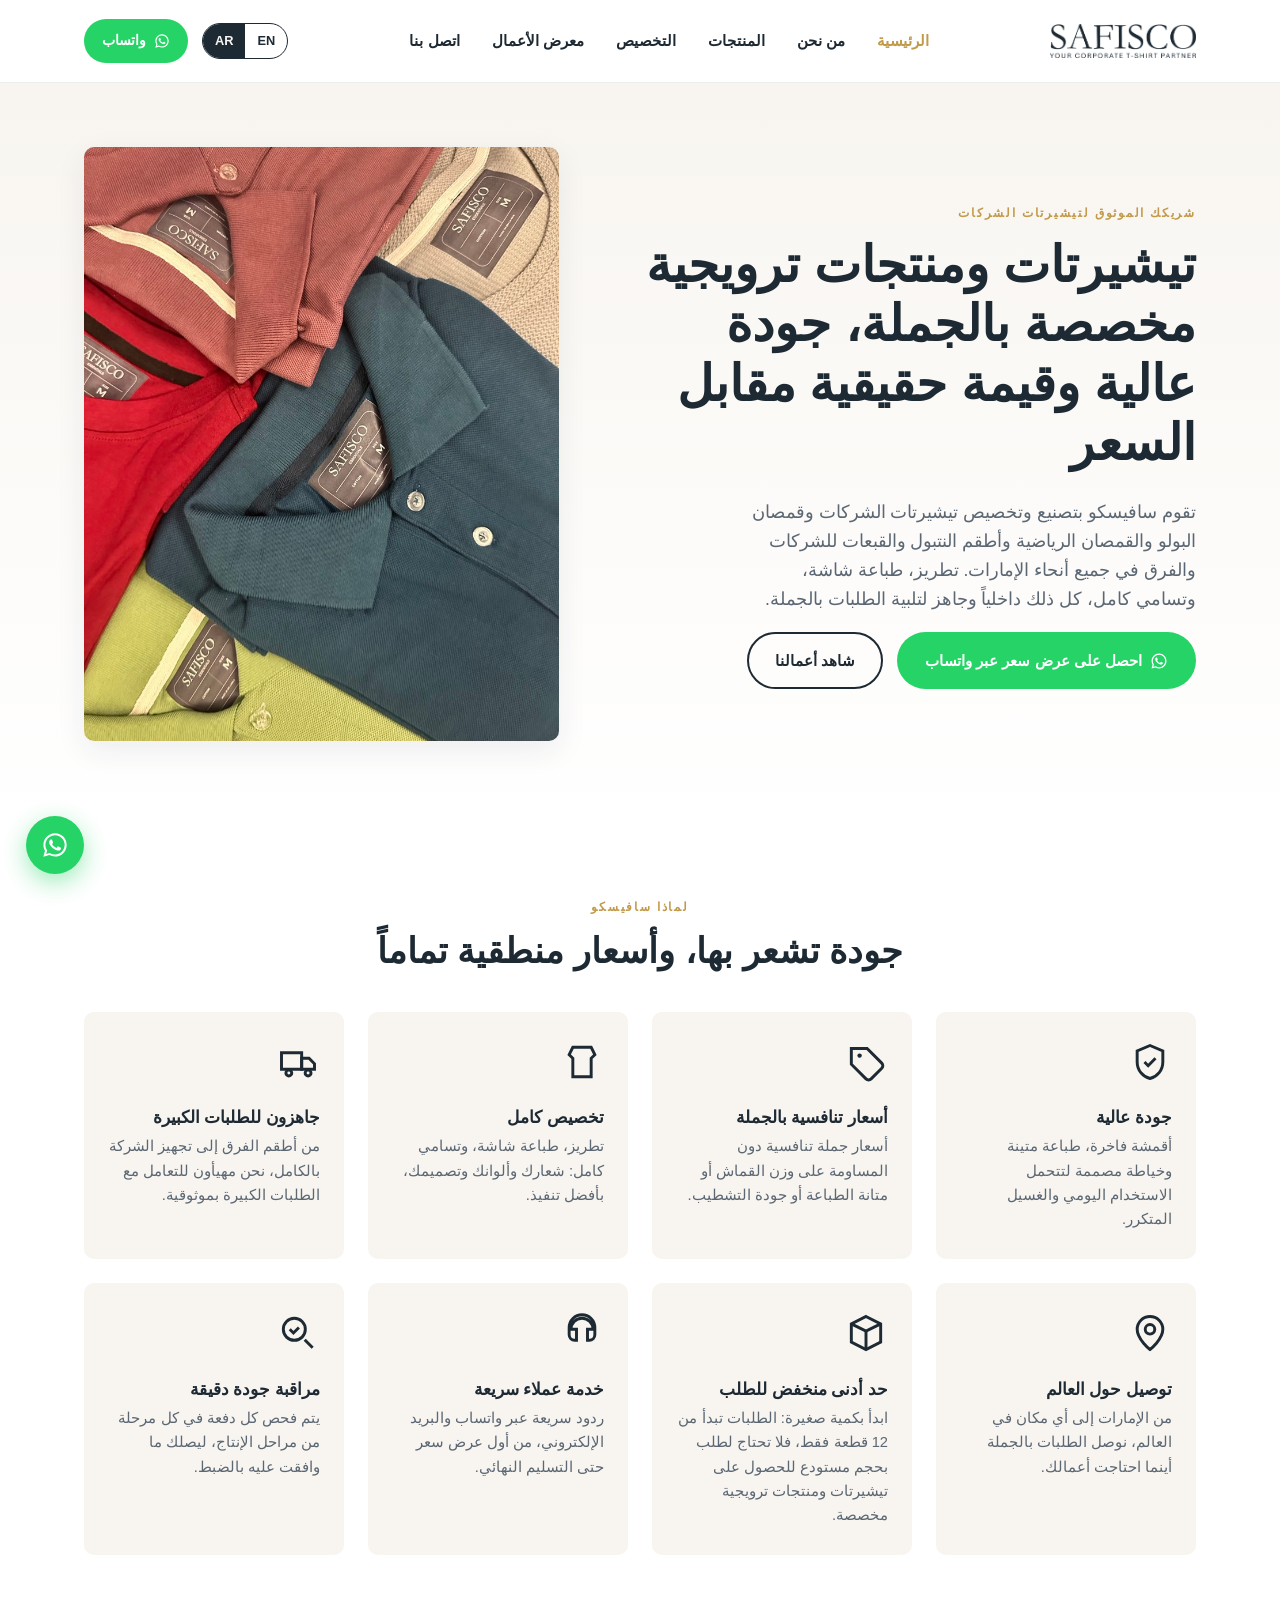
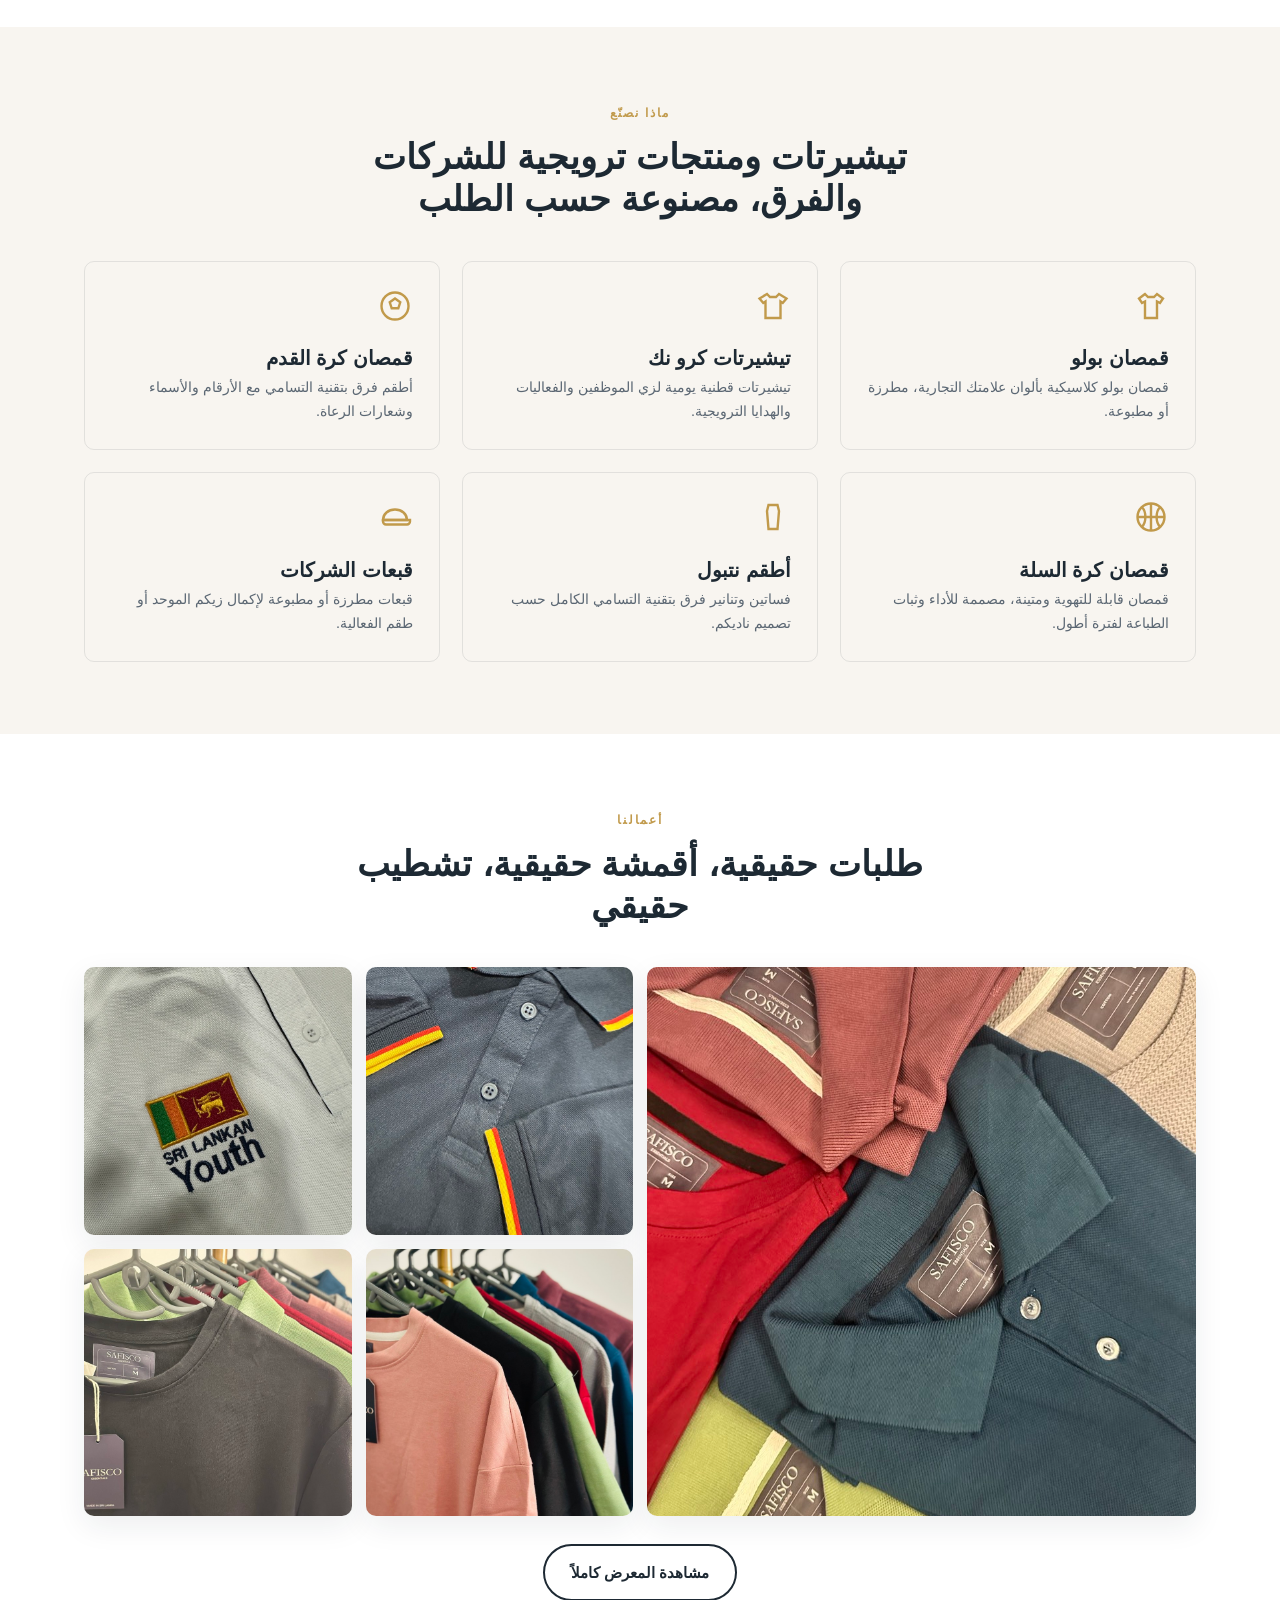
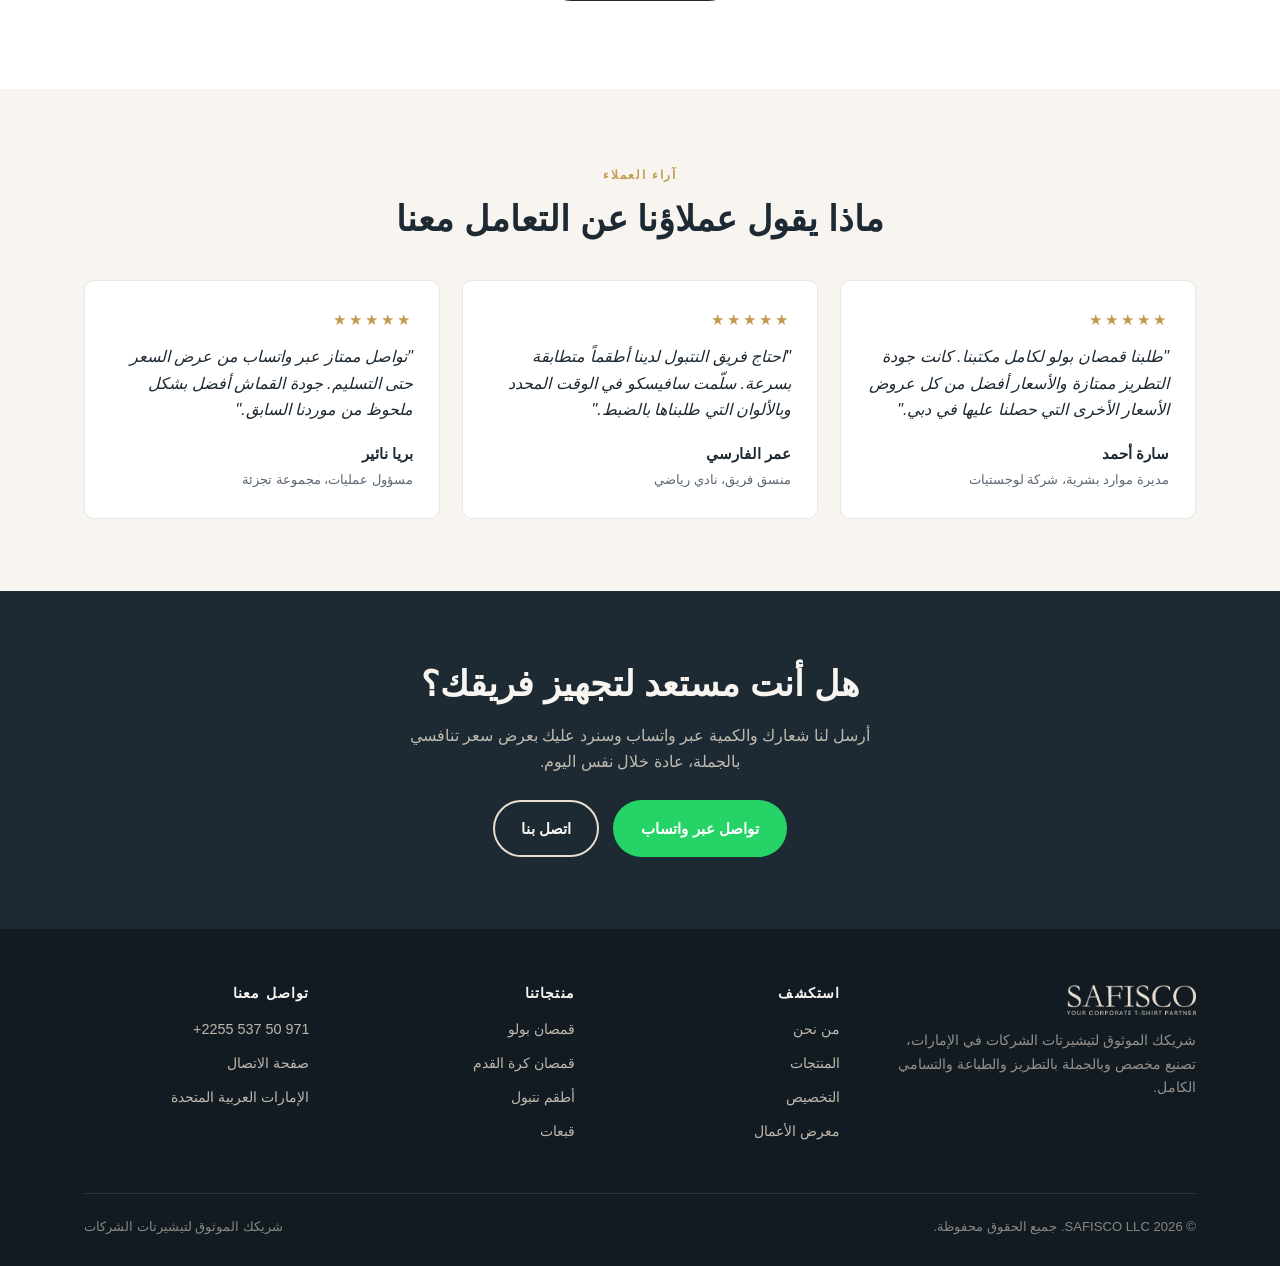
==== commit 000ac2ef: "Replace generic 'apparel' wording with 't-shirts and merch' on homepage" ====
--- a/ar/index.html
+++ b/ar/index.html
@@ -61,7 +61,7 @@
   <div class="container">
     <div class="hero-copy">
       <span class="eyebrow">شريكك الموثوق لتيشيرتات الشركات</span>
-      <h1>تيشيرتات مخصصة بالجملة، جودة عالية وقيمة حقيقية مقابل السعر</h1>
+      <h1>تيشيرتات ومنتجات ترويجية مخصصة بالجملة، جودة عالية وقيمة حقيقية مقابل السعر</h1>
       <p class="lead">تقوم سافيسكو بتصنيع وتخصيص تيشيرتات الشركات وقمصان البولو والقمصان الرياضية وأطقم النتبول والقبعات للشركات والفرق في جميع أنحاء الإمارات. تطريز، طباعة شاشة، وتسامي كامل، كل ذلك داخلياً وجاهز لتلبية الطلبات بالجملة.</p>
       <div class="btn-row">
         <a class="btn btn-whatsapp" href="https://wa.me/971505372255?text=%D9%85%D8%B1%D8%AD%D8%A8%D8%A7%D9%8B%20SAFISCO%D8%8C%20%D8%A3%D8%B1%D8%BA%D8%A8%20%D9%81%D9%8A%20%D8%A7%D9%84%D8%AD%D8%B5%D9%88%D9%84%20%D8%B9%D9%84%D9%89%20%D8%B9%D8%B1%D8%B6%20%D8%B3%D8%B9%D8%B1%20%D9%84%D8%AA%D9%8A%D8%B4%D9%8A%D8%B1%D8%AA%D8%A7%D8%AA%20%D9%85%D8%AE%D8%B5%D8%B5%D8%A9." target="_blank" rel="noopener">
@@ -112,7 +112,7 @@
       <div class="value-card">
         <svg class="icon" viewBox="0 0 24 24" fill="none" stroke="currentColor" stroke-width="1.6"><path d="M12 3l8 4v10l-8 4-8-4V7l8-4z"/><path d="M4 7l8 4 8-4"/><path d="M12 11v10"/></svg>
         <h3>حد أدنى منخفض للطلب</h3>
-        <p>ابدأ بكمية صغيرة: الطلبات تبدأ من 12 قطعة فقط، فلا تحتاج لطلب بحجم مستودع للحصول على ملابس مخصصة.</p>
+        <p>ابدأ بكمية صغيرة: الطلبات تبدأ من 12 قطعة فقط، فلا تحتاج لطلب بحجم مستودع للحصول على تيشيرتات ومنتجات ترويجية مخصصة.</p>
       </div>
       <div class="value-card">
         <svg class="icon" viewBox="0 0 24 24" fill="none" stroke="currentColor" stroke-width="1.6"><path d="M12 2a7 7 0 0 0-7 7v4a3 3 0 0 0 3 3h1v-6H6a6 6 0 1 1 12 0h-3v6h1a3 3 0 0 0 3-3V9a7 7 0 0 0-7-7z"/></svg>
@@ -132,7 +132,7 @@
   <div class="container">
     <div class="section-head center">
       <span class="eyebrow">ماذا نصنّع</span>
-      <h2>ملابس الشركات والفرق، مصنوعة حسب الطلب</h2>
+      <h2>تيشيرتات ومنتجات ترويجية للشركات والفرق، مصنوعة حسب الطلب</h2>
     </div>
     <div class="card-grid">
       <a class="cat-card" href="products.html#polo">
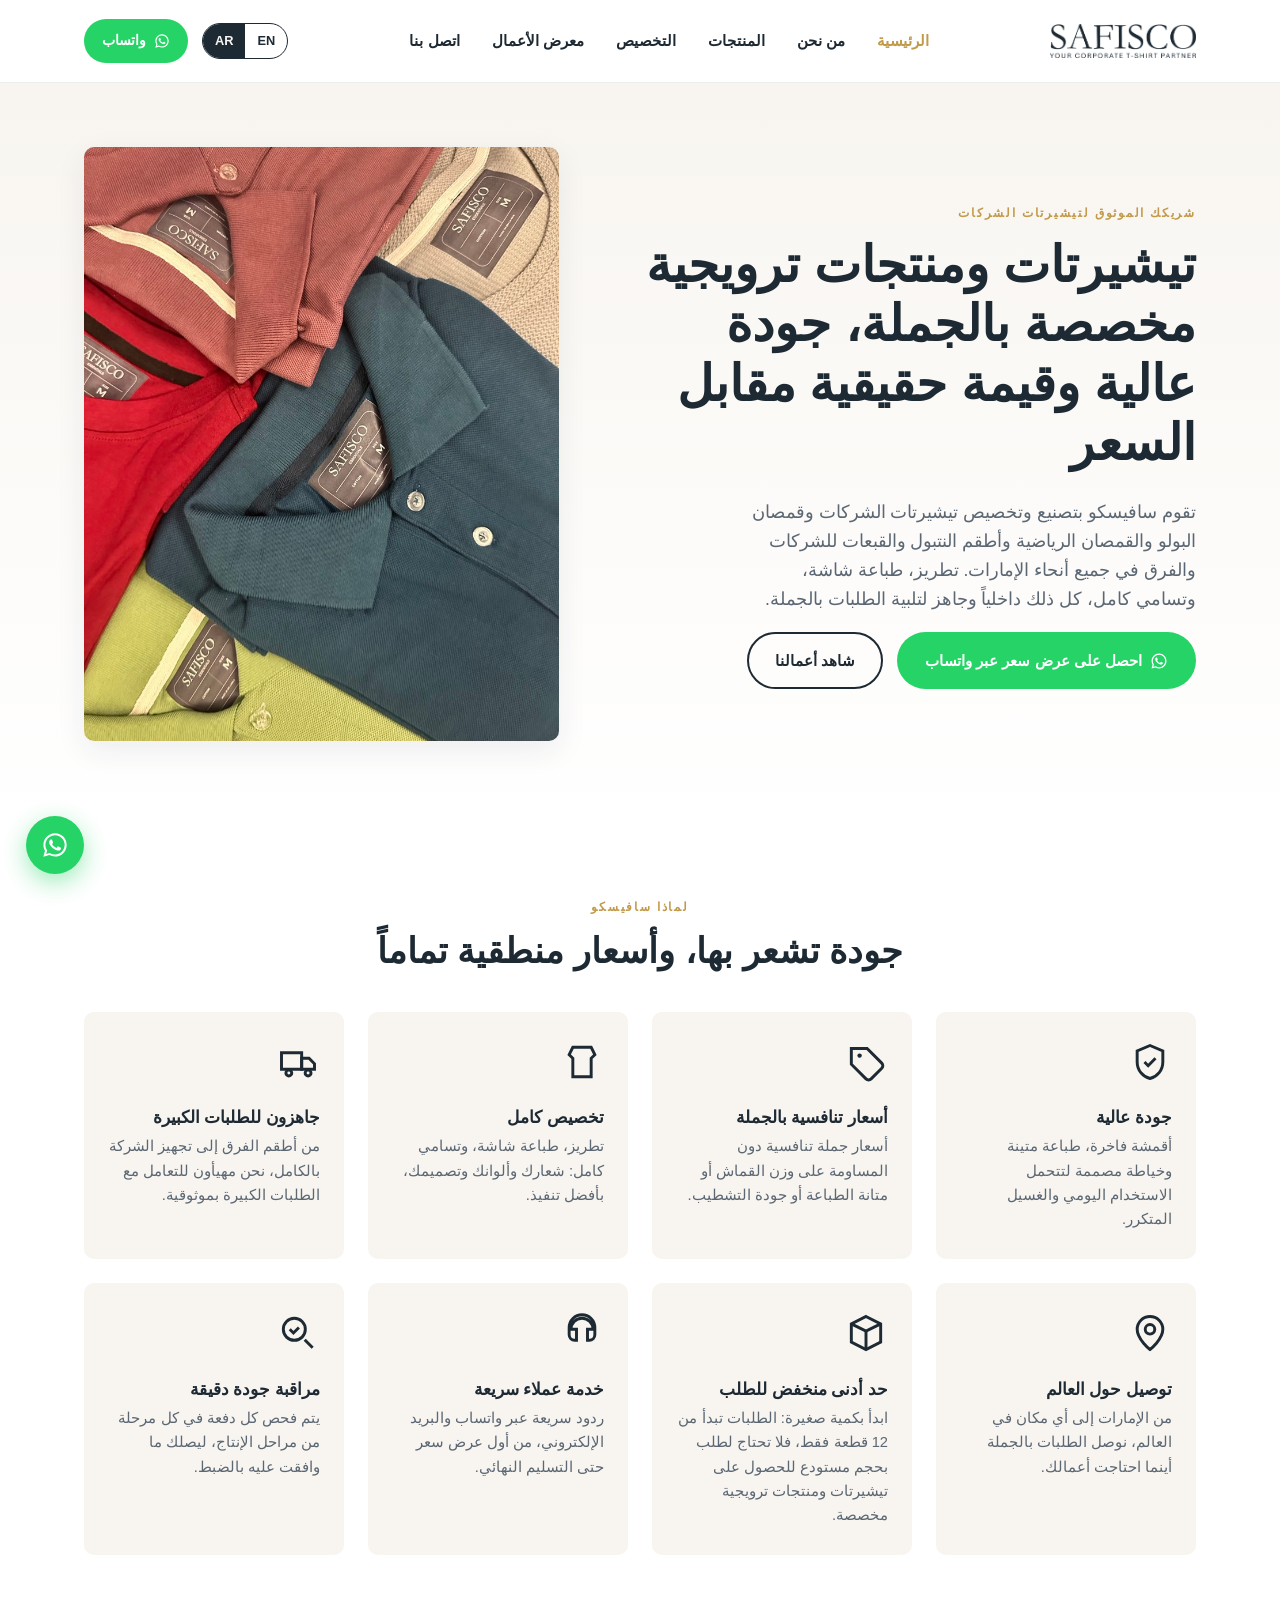
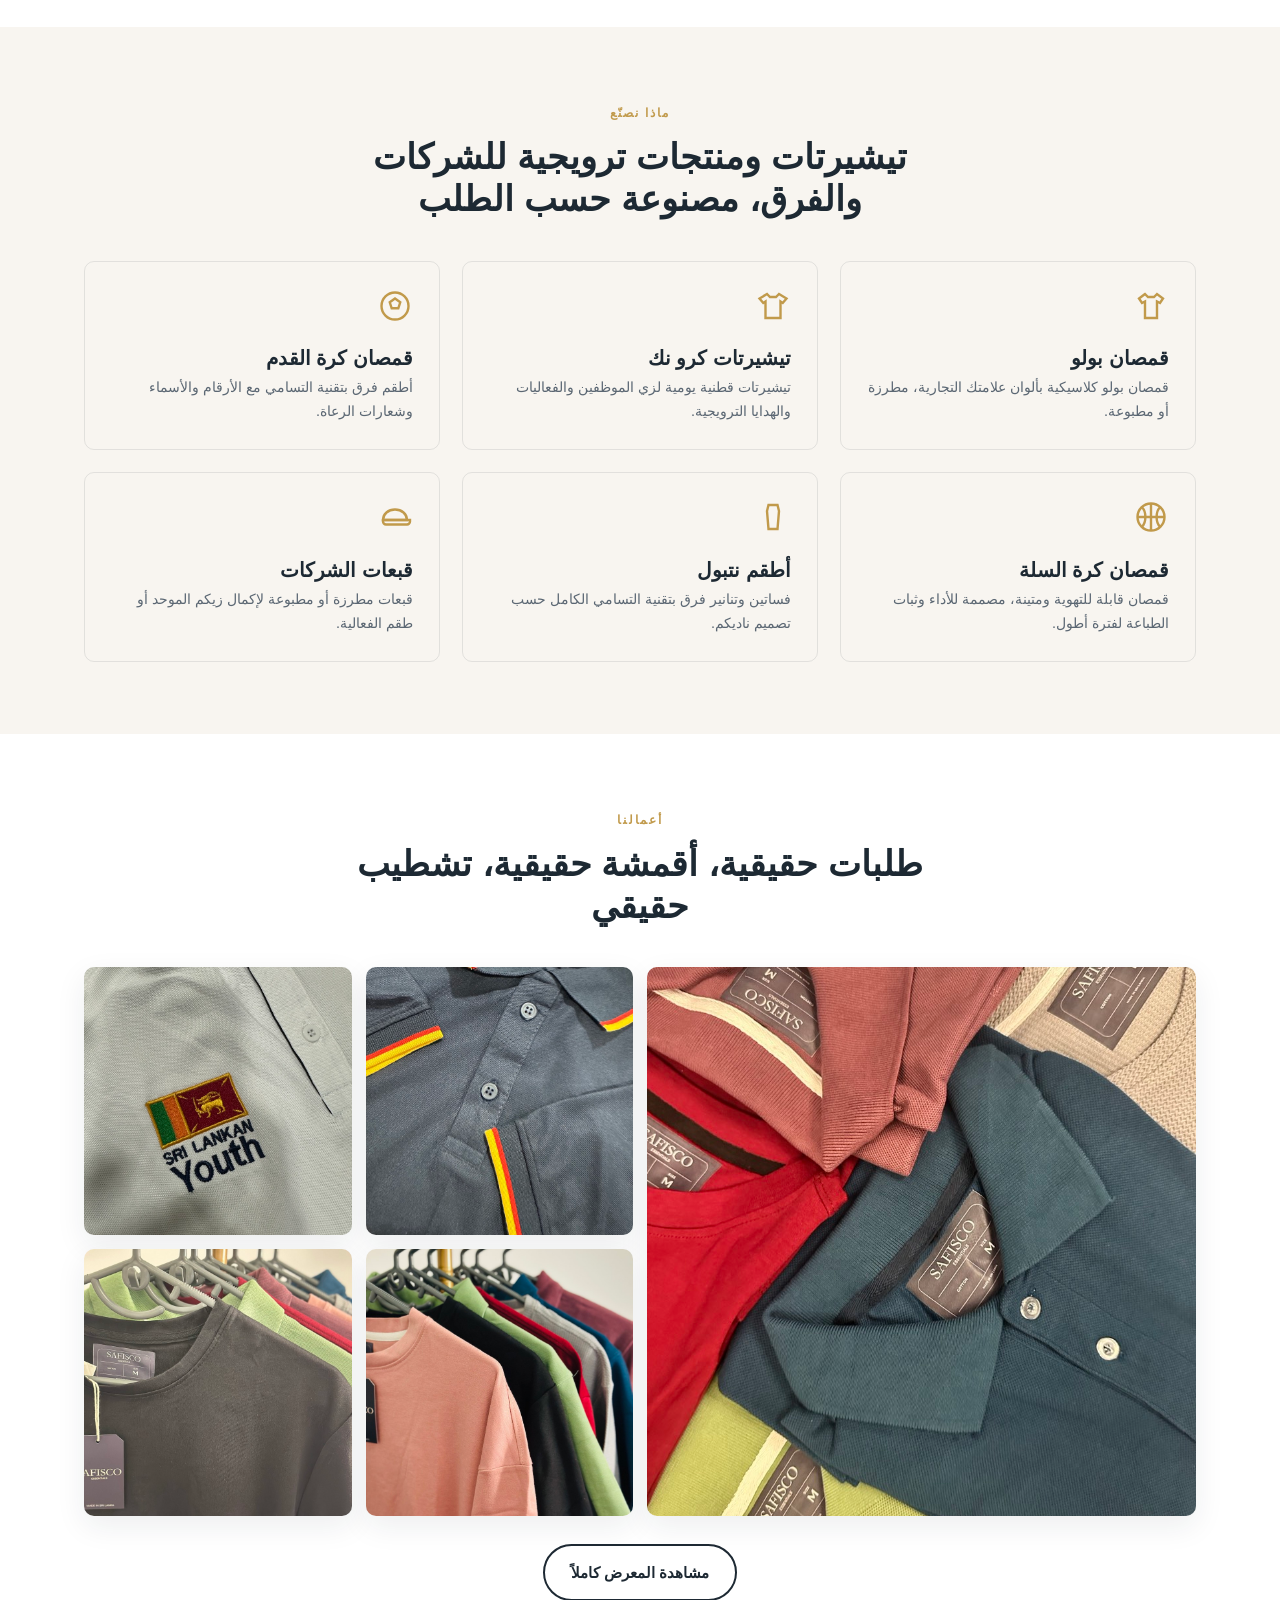
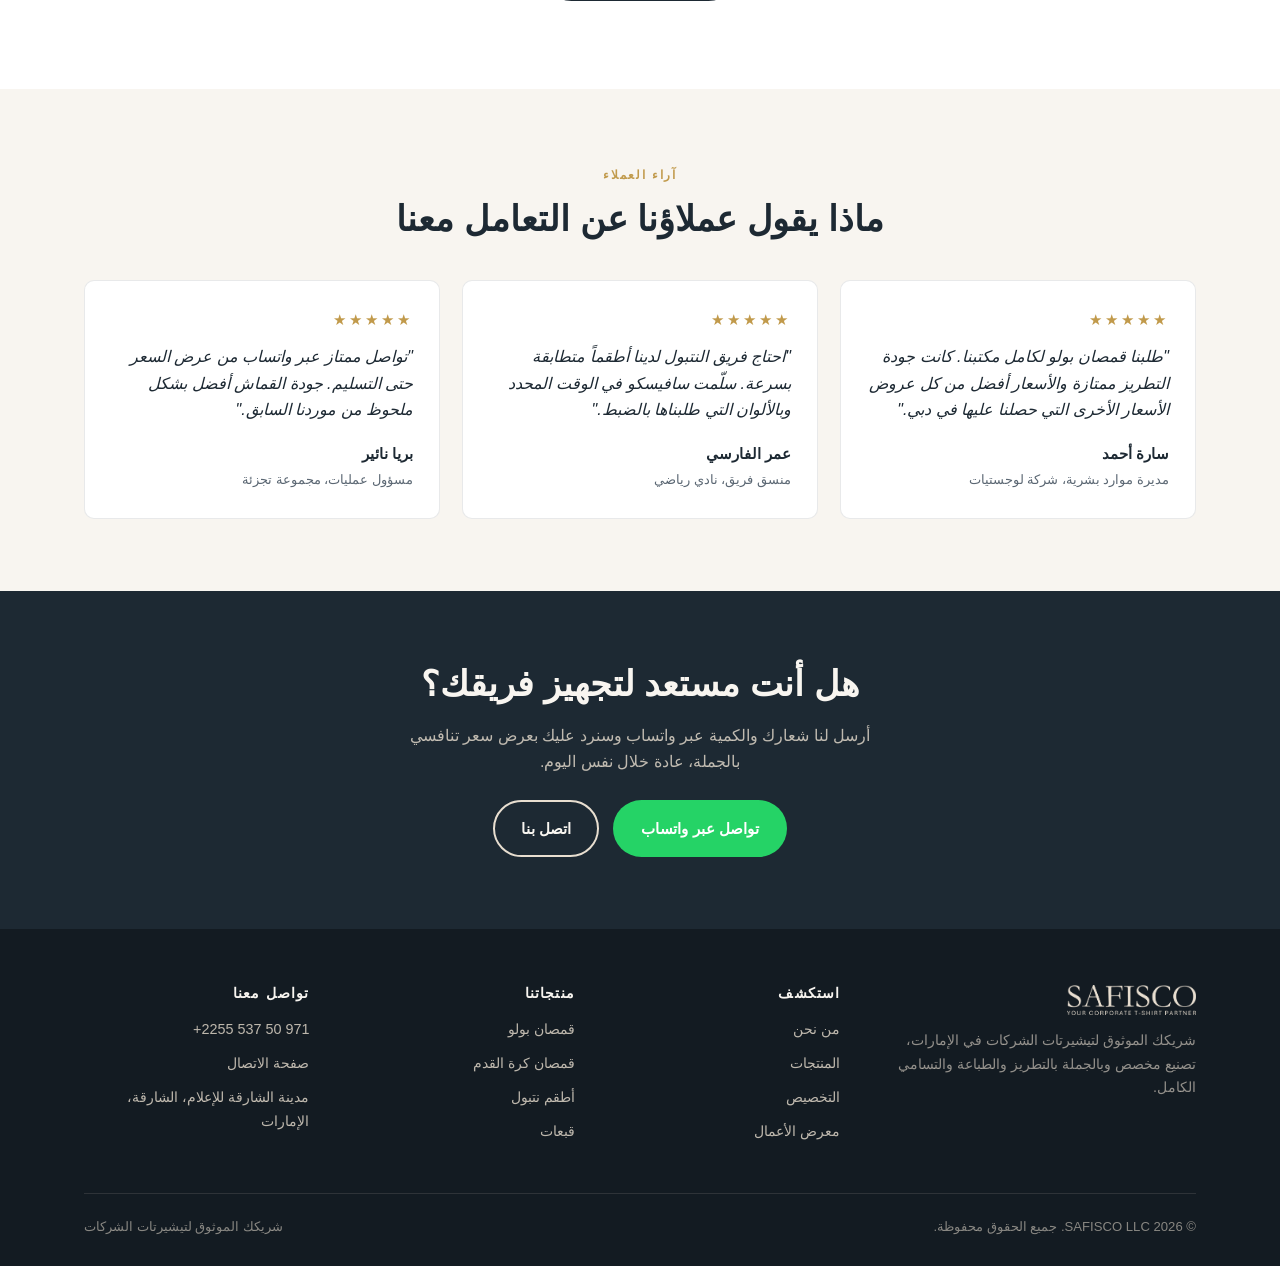
==== commit b6bd39ca: "Add business address and bank transfer details to contact page Adds the Sharjah Media City address t" ====
--- a/ar/index.html
+++ b/ar/index.html
@@ -253,7 +253,7 @@
         <ul>
           <li><a href="https://wa.me/971505372255" target="_blank" rel="noopener">971 50 537 2255+</a></li>
           <li><a href="contact.html">صفحة الاتصال</a></li>
-          <li>الإمارات العربية المتحدة</li>
+          <li>مدينة الشارقة للإعلام، الشارقة، الإمارات</li>
         </ul>
       </div>
     </div>
--- a/assets/css/style.css
+++ b/assets/css/style.css
@@ -335,6 +335,15 @@
 .contact-item h4 { margin: 0 0 4px; font-size: 1rem; }
 .contact-item p { margin: 0; font-size: 0.92rem; }
 
+.bank-card { background: var(--navy); color: var(--cream-light); border-radius: var(--radius); padding: 40px; max-width: 640px; margin: 0 auto; }
+.bank-card h2 { color: var(--cream-light); }
+.bank-card p { color: rgba(232,222,208,0.75); margin-bottom: 24px; }
+.bank-details { display: grid; gap: 14px; }
+.bank-row { display: flex; justify-content: space-between; gap: 16px; padding-bottom: 14px; border-bottom: 1px solid rgba(232,222,208,0.15); font-size: 0.95rem; }
+.bank-row:last-child { border-bottom: none; padding-bottom: 0; }
+.bank-row span { color: rgba(232,222,208,0.6); }
+.bank-row strong { color: var(--cream-light); font-weight: 600; letter-spacing: 0.02em; }
+
 /* Footer */
 .site-footer { background: var(--navy-dark); color: rgba(232,222,208,0.8); padding: 56px 0 28px; }
 .footer-grid { display: grid; grid-template-columns: 1.4fr 1fr 1fr 1fr; gap: 40px; }
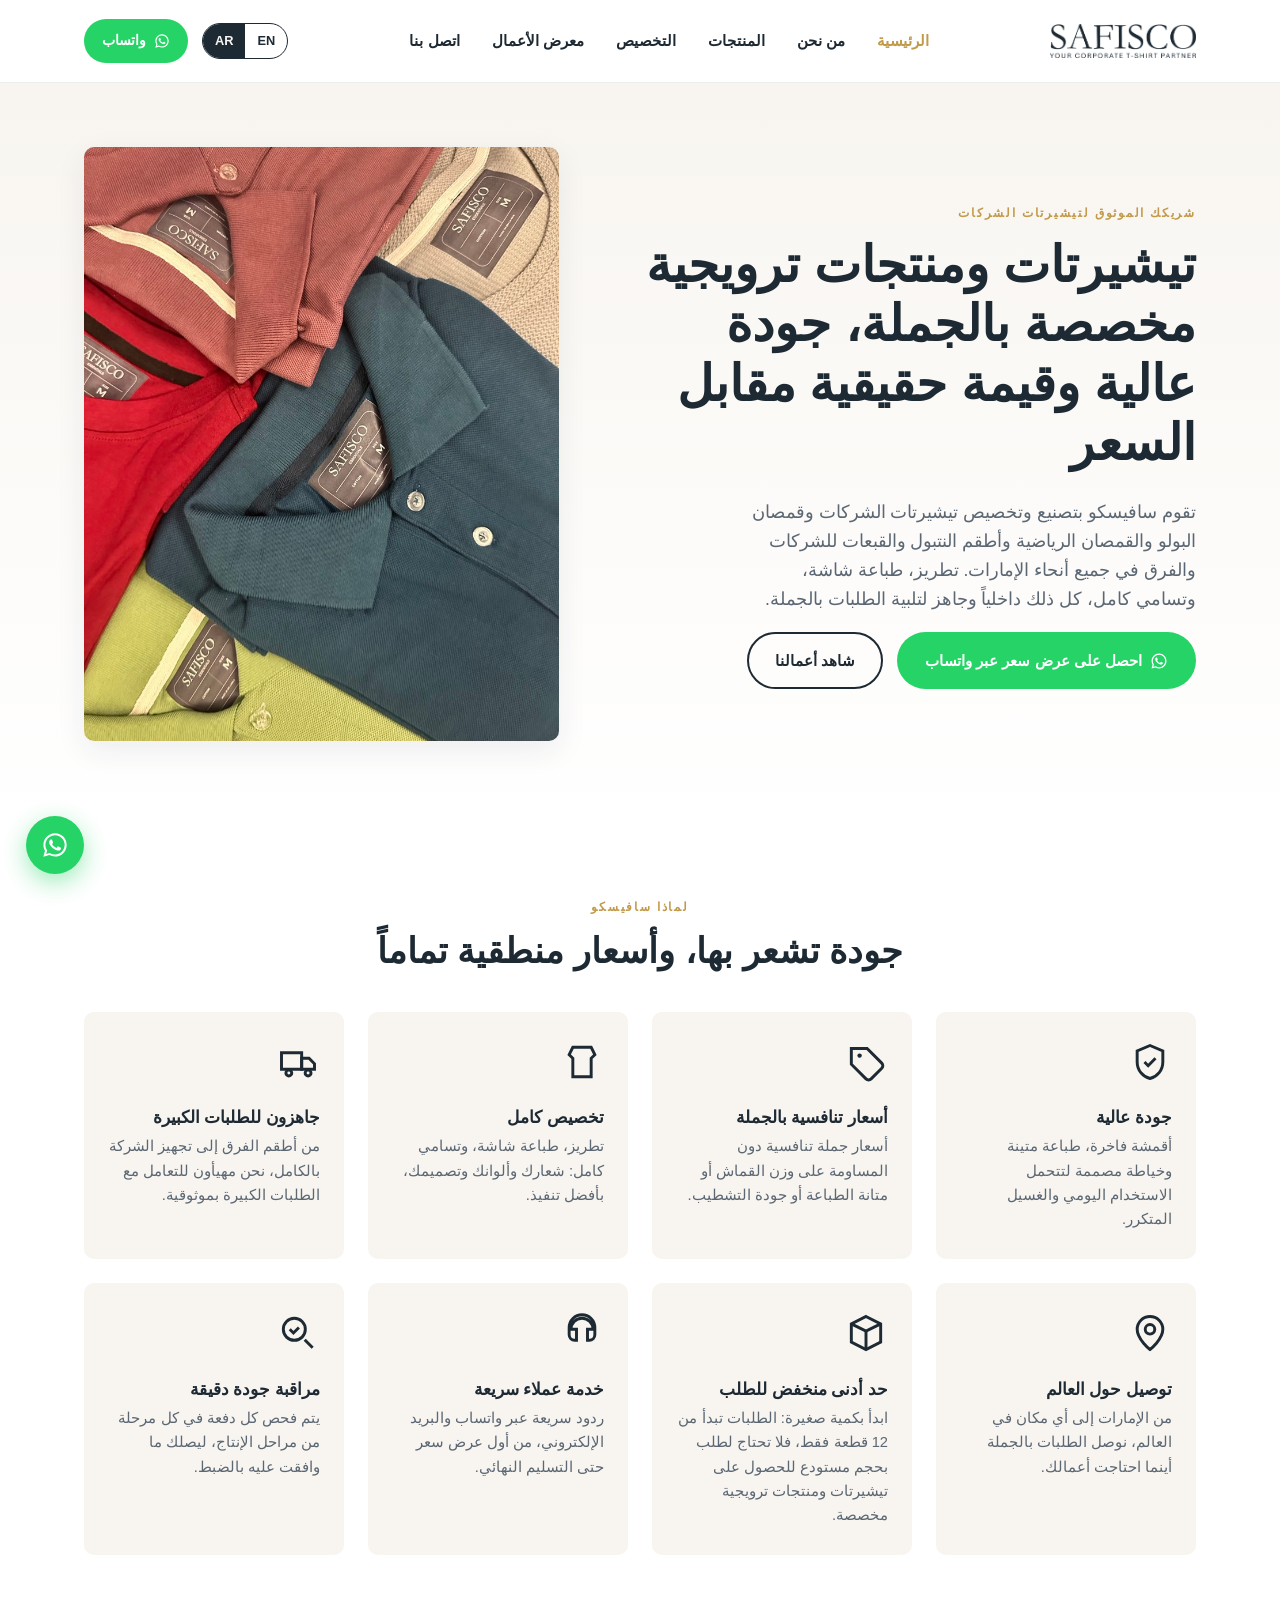
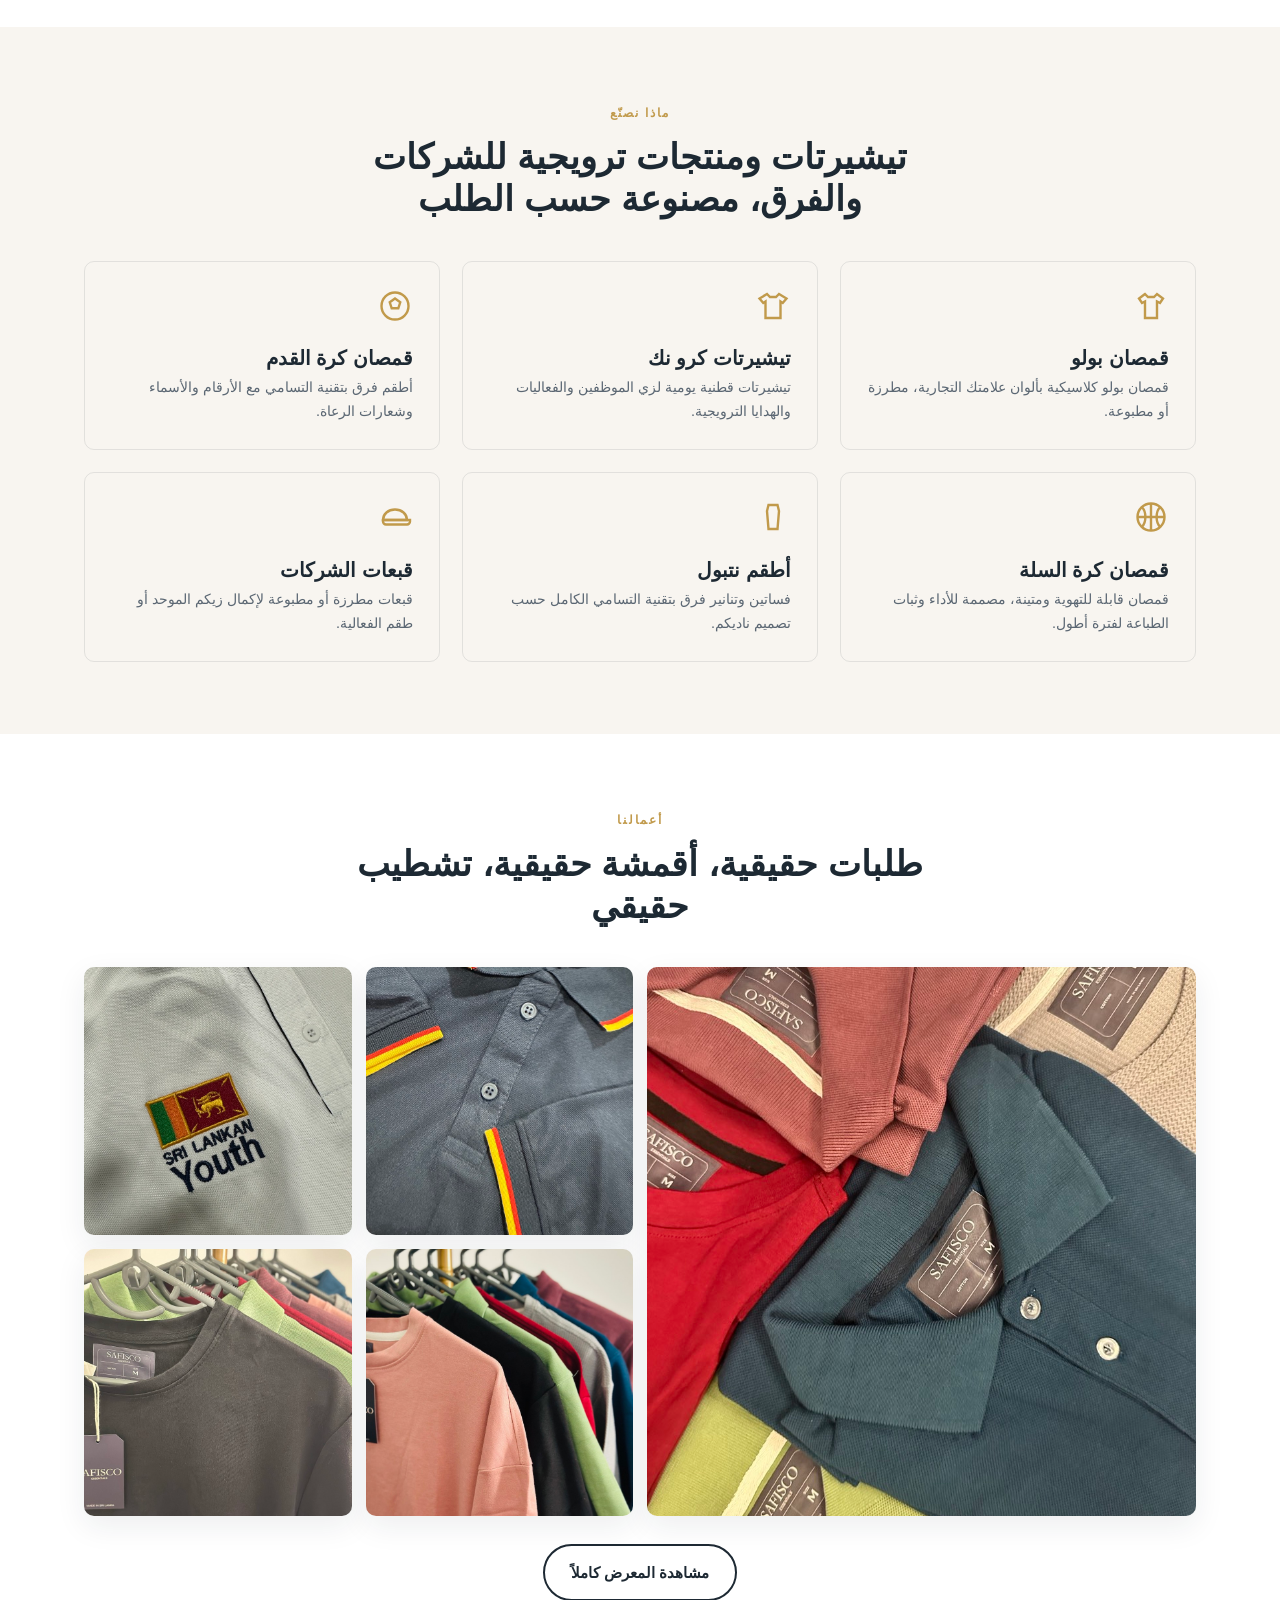
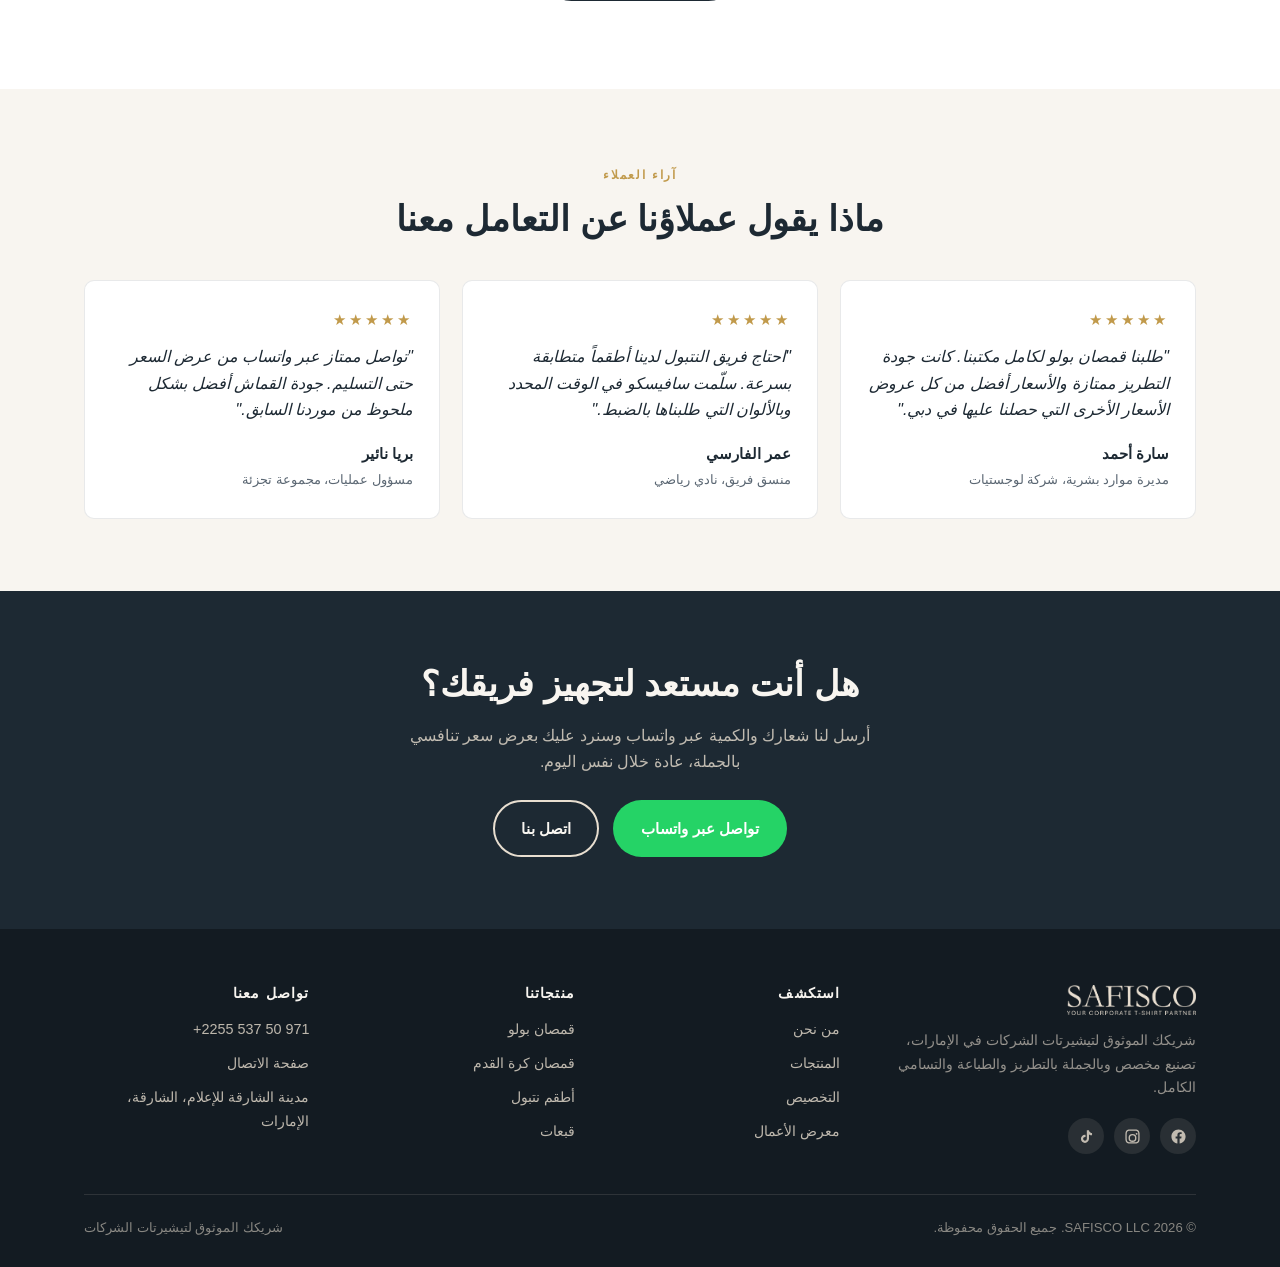
==== commit 6203abd3: "Add Facebook, Instagram and TikTok links to site footer Adds a social-links icon row under the foote" ====
--- a/ar/index.html
+++ b/ar/index.html
@@ -229,6 +229,11 @@
       <div>
         <img src="../assets/images/brand/logo-cream.png" alt="سافيسكو">
         <p>شريكك الموثوق لتيشيرتات الشركات في الإمارات، تصنيع مخصص وبالجملة بالتطريز والطباعة والتسامي الكامل.</p>
+        <div class="social-links">
+          <a href="https://www.facebook.com/safisco.corporate" target="_blank" rel="noopener" aria-label="سافيسكو على فيسبوك"><svg viewBox="0 0 24 24" fill="currentColor"><path d="M22 12.06C22 6.5 17.52 2 12 2S2 6.5 2 12.06c0 5.02 3.66 9.18 8.44 9.94v-7.03H7.9v-2.91h2.54V9.85c0-2.51 1.49-3.9 3.77-3.9 1.09 0 2.24.2 2.24.2v2.46h-1.26c-1.24 0-1.63.77-1.63 1.56v1.87h2.78l-.45 2.91h-2.33V22c4.78-.76 8.44-4.92 8.44-9.94z"/></svg></a>
+          <a href="https://www.instagram.com/safisco.corporate" target="_blank" rel="noopener" aria-label="سافيسكو على إنستغرام"><svg viewBox="0 0 24 24" fill="currentColor"><path d="M12 2c2.717 0 3.056.01 4.122.06 1.065.05 1.79.217 2.428.465.66.254 1.216.598 1.772 1.153a4.908 4.908 0 0 1 1.153 1.772c.247.637.415 1.363.465 2.428.05 1.066.06 1.405.06 4.122 0 2.717-.01 3.056-.06 4.122-.05 1.065-.218 1.79-.465 2.428a4.883 4.883 0 0 1-1.153 1.772 4.915 4.915 0 0 1-1.772 1.153c-.637.247-1.363.415-2.428.465-1.066.05-1.405.06-4.122.06-2.717 0-3.056-.01-4.122-.06-1.065-.05-1.79-.218-2.428-.465a4.89 4.89 0 0 1-1.772-1.153 4.904 4.904 0 0 1-1.153-1.772c-.248-.637-.415-1.363-.465-2.428C2.01 15.056 2 14.717 2 12c0-2.717.01-3.056.06-4.122.05-1.066.217-1.79.465-2.428a4.88 4.88 0 0 1 1.153-1.772A4.897 4.897 0 0 1 5.45 2.525c.638-.248 1.362-.415 2.428-.465C8.944 2.01 9.283 2 12 2zm0 1.802c-2.67 0-2.987.01-4.04.059-.976.045-1.505.207-1.858.344-.466.181-.8.398-1.15.748-.35.35-.566.683-.747 1.15-.137.352-.3.882-.344 1.857-.048 1.053-.058 1.37-.058 4.04 0 2.67.01 2.987.058 4.04.045.976.207 1.505.344 1.858.181.466.398.8.748 1.15.35.35.683.566 1.15.747.352.137.882.3 1.857.344 1.053.048 1.37.058 4.04.058 2.67 0 2.987-.01 4.04-.058.976-.045 1.505-.207 1.858-.344.466-.181.8-.398 1.15-.748.35-.35.566-.683.747-1.15.137-.352.3-.882.344-1.857.048-1.053.058-1.37.058-4.04 0-2.67-.01-2.987-.058-4.04-.045-.976-.207-1.505-.344-1.858a3.09 3.09 0 0 0-.748-1.15 3.09 3.09 0 0 0-1.15-.747c-.352-.137-.882-.3-1.857-.344-1.053-.048-1.37-.058-4.04-.058zm0 4.595a5.603 5.603 0 1 1 0 11.206 5.603 5.603 0 0 1 0-11.206zm0 9.24a3.638 3.638 0 1 0 0-7.276 3.638 3.638 0 0 0 0 7.276zm7.135-9.463a1.31 1.31 0 1 1-2.618 0 1.31 1.31 0 0 1 2.618 0z"/></svg></a>
+          <a href="https://www.tiktok.com/@safisco.corporate" target="_blank" rel="noopener" aria-label="سافيسكو على تيك توك"><svg viewBox="0 0 24 24" fill="currentColor"><path d="M16.6 5.82s.51.5 0 0A4.278 4.278 0 0 1 15.54 3h-3.09v12.4a2.592 2.592 0 0 1-2.59 2.5c-1.42 0-2.6-1.16-2.6-2.6 0-1.72 1.66-3.01 3.37-2.48V9.66c-3.45-.46-6.47 2.22-6.47 5.64 0 3.33 2.76 5.7 5.69 5.7 3.14 0 5.69-2.55 5.69-5.7V9.01a7.35 7.35 0 0 0 4.3 1.38V7.3s-1.88.09-3.24-1.48z"/></svg></a>
+        </div>
       </div>
       <div>
         <h4>استكشف</h4>
--- a/assets/css/style.css
+++ b/assets/css/style.css
@@ -335,11 +335,11 @@
 .contact-item h4 { margin: 0 0 4px; font-size: 1rem; }
 .contact-item p { margin: 0; font-size: 0.92rem; }
 
-.bank-card { background: var(--navy); color: var(--cream-light); border-radius: var(--radius); padding: 40px; max-width: 640px; margin: 0 auto; }
-.bank-card h2 { color: var(--cream-light); }
-.bank-card p { color: rgba(232,222,208,0.75); margin-bottom: 24px; }
-.bank-details { display: grid; gap: 14px; }
-.bank-row { display: flex; justify-content: space-between; gap: 16px; padding-bottom: 14px; border-bottom: 1px solid rgba(232,222,208,0.15); font-size: 0.95rem; }
+.contact-col { display: flex; flex-direction: column; gap: 24px; }
+.bank-card { background: var(--navy); color: var(--cream-light); border-radius: var(--radius); padding: 32px 40px; }
+.bank-card h3 { color: var(--cream-light); margin-bottom: 16px; }
+.bank-details { display: grid; gap: 12px; }
+.bank-row { display: flex; justify-content: space-between; gap: 16px; padding-bottom: 12px; border-bottom: 1px solid rgba(232,222,208,0.15); font-size: 0.92rem; }
 .bank-row:last-child { border-bottom: none; padding-bottom: 0; }
 .bank-row span { color: rgba(232,222,208,0.6); }
 .bank-row strong { color: var(--cream-light); font-weight: 600; letter-spacing: 0.02em; }
@@ -353,6 +353,20 @@
 html[dir="rtl"] .footer-grid h4 { font-family: var(--font-arabic); }
 .footer-grid ul li { margin-bottom: 10px; font-size: 0.9rem; }
 .footer-grid ul a:hover { color: var(--gold); }
+.social-links { display: flex; gap: 10px; margin-top: 18px; }
+.social-links a {
+  display: flex;
+  align-items: center;
+  justify-content: center;
+  width: 36px;
+  height: 36px;
+  border-radius: 50%;
+  background: rgba(232,222,208,0.1);
+  color: rgba(232,222,208,0.8);
+  transition: background 0.2s ease, color 0.2s ease;
+}
+.social-links a svg { width: 17px; height: 17px; }
+.social-links a:hover { background: var(--gold); color: var(--navy-dark); }
 .footer-bottom {
   border-top: 1px solid rgba(232,222,208,0.12);
   margin-top: 40px;
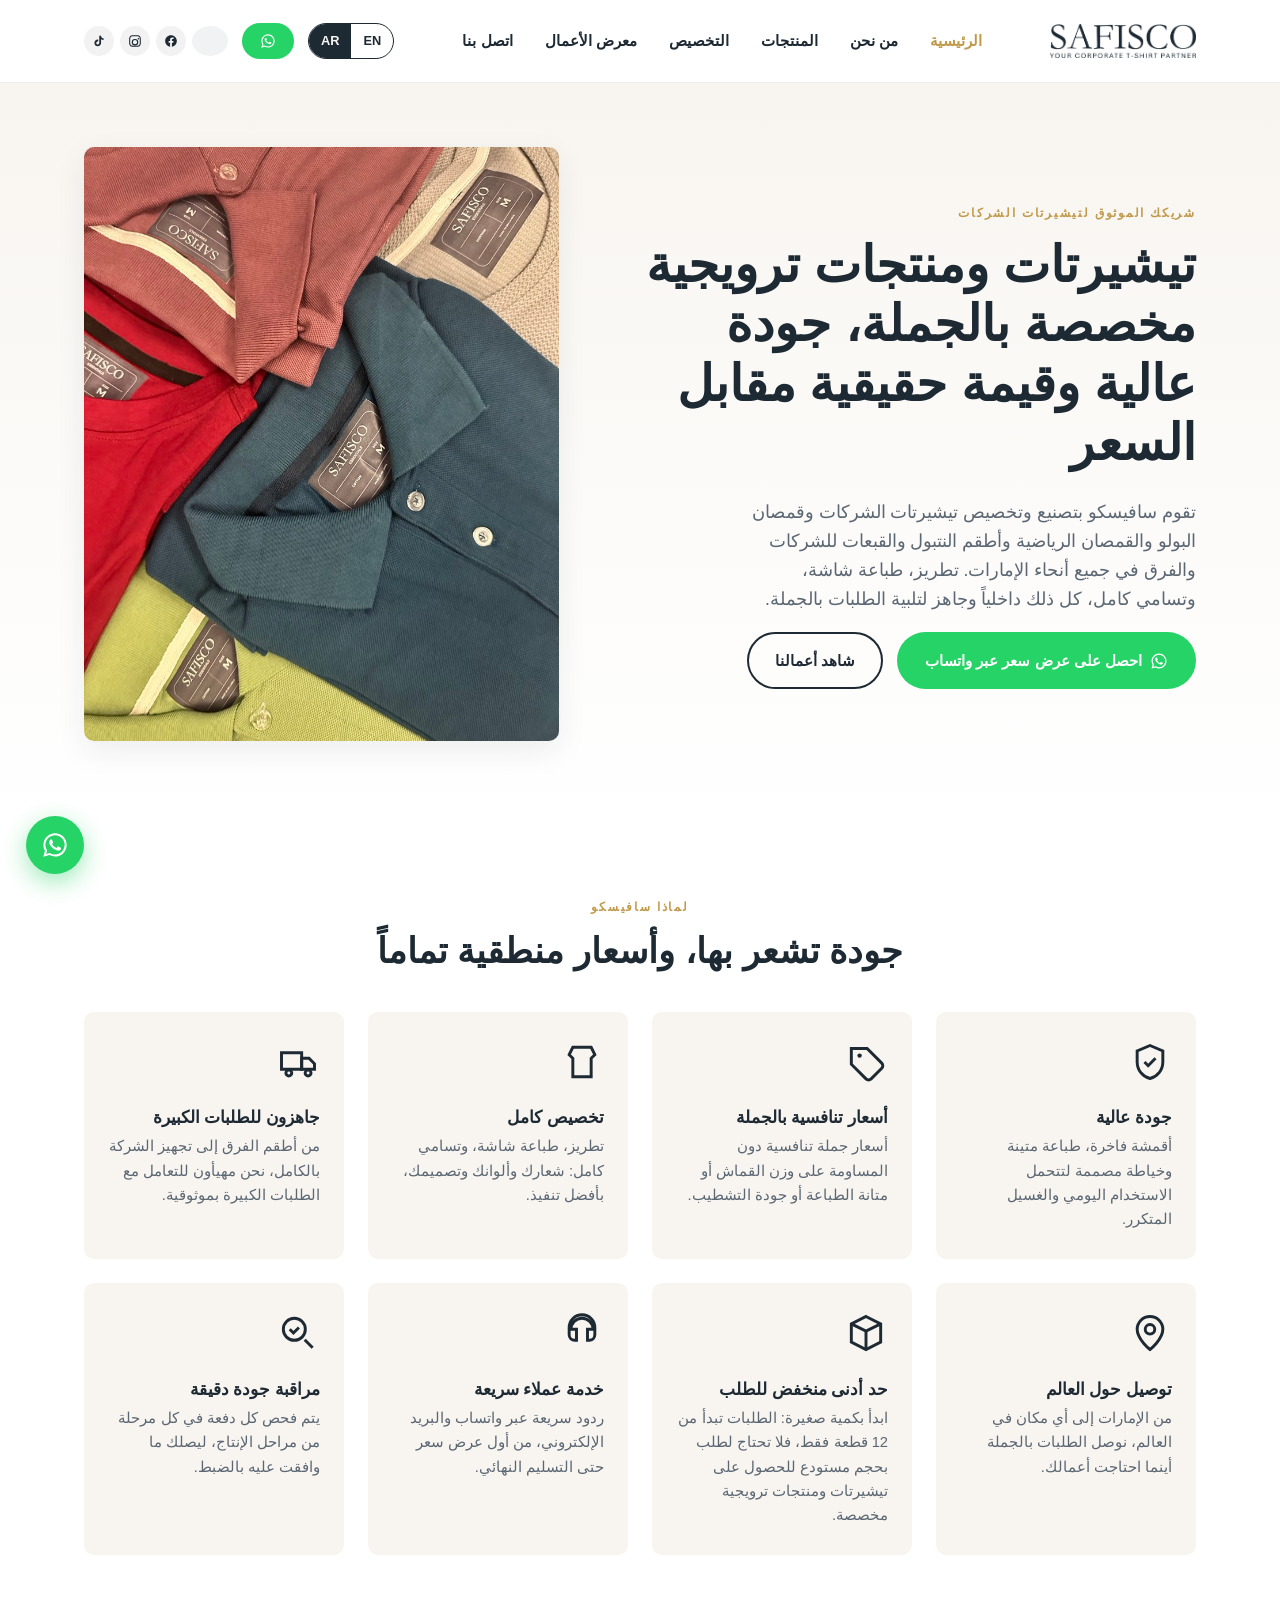
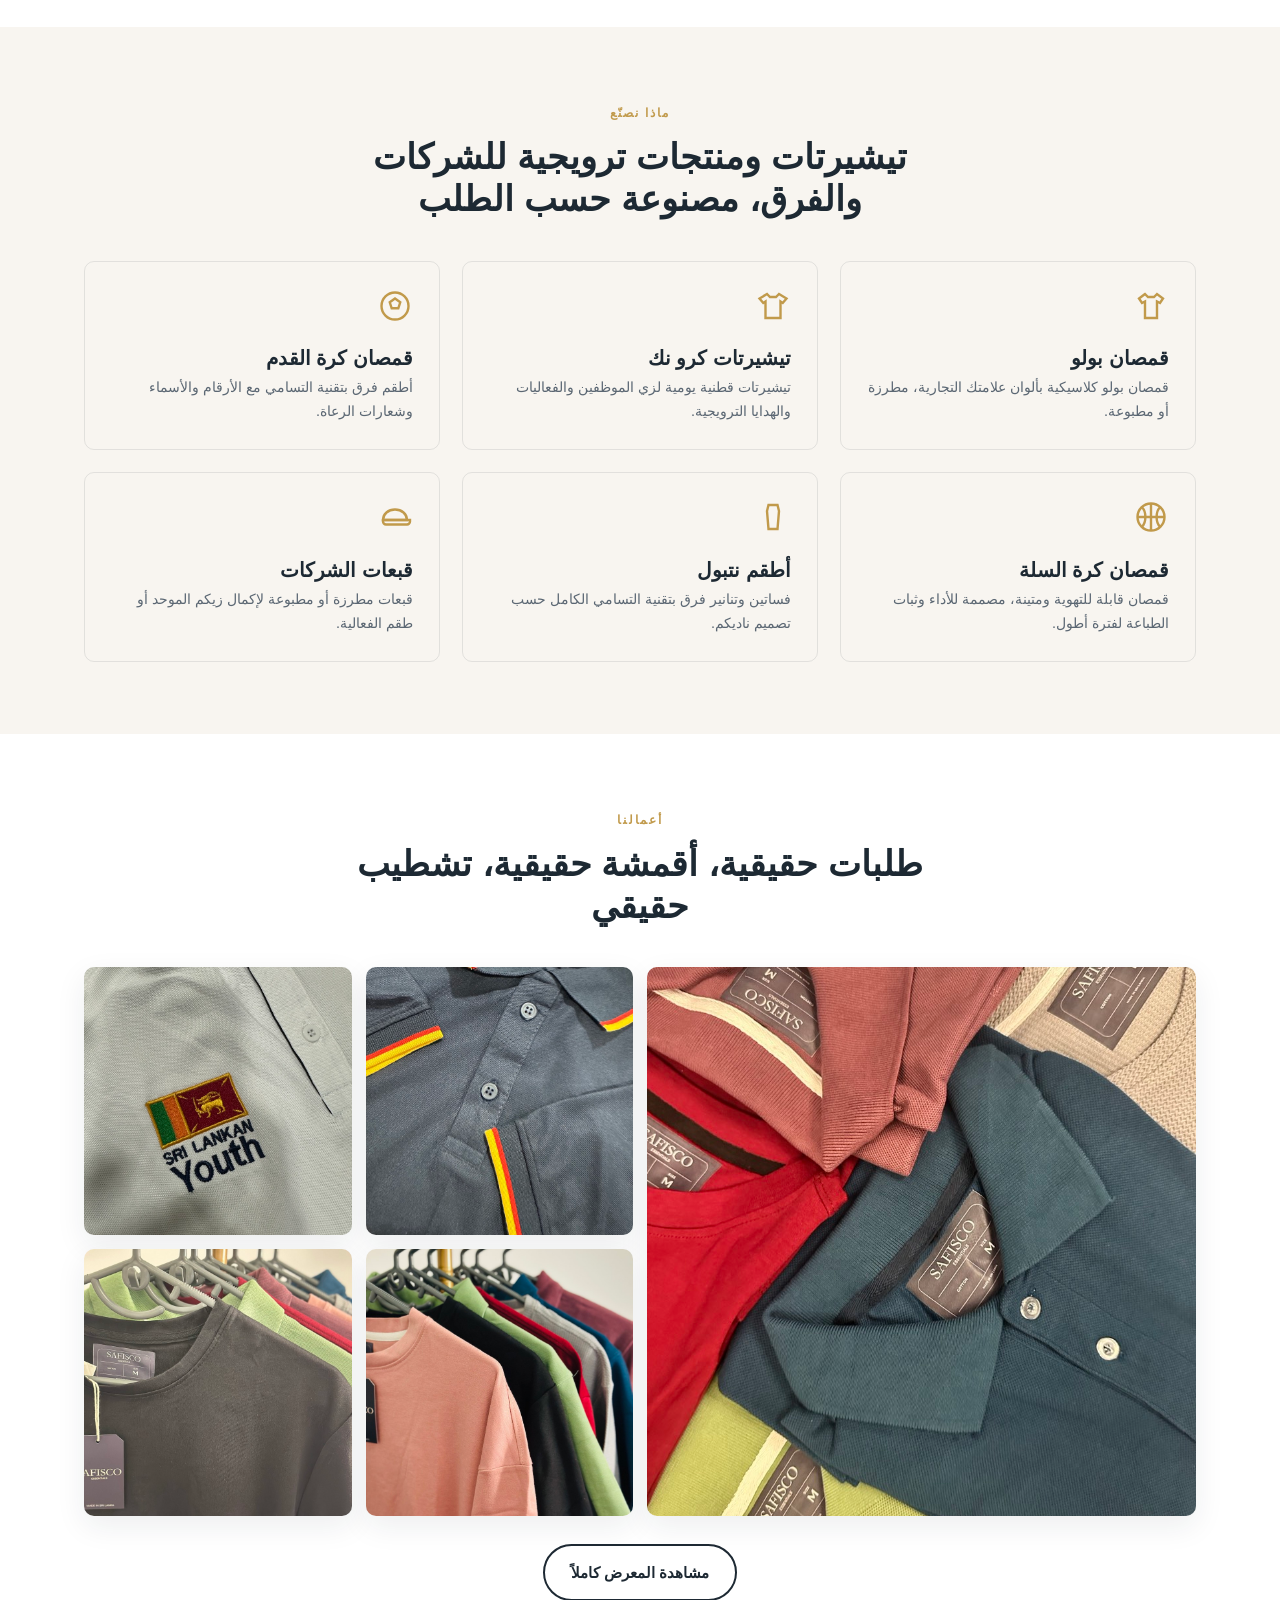
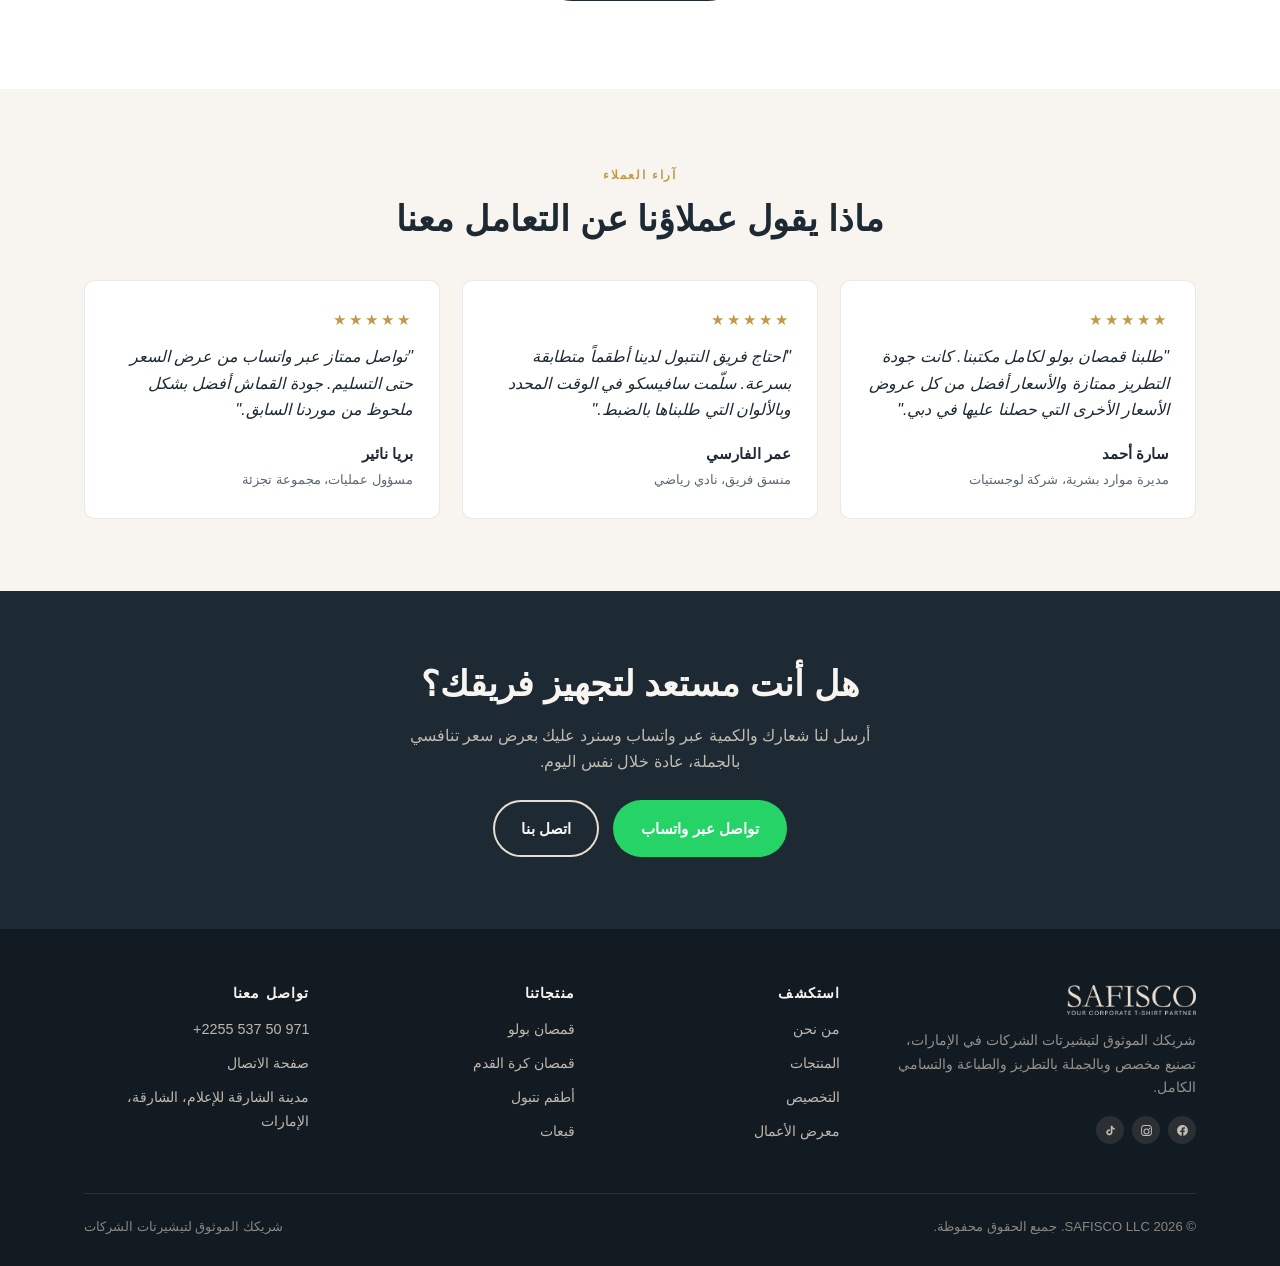
==== commit f2cdf70c: "Resize footer social icons and add matching icons to the header Shrinks the footer social-links icon" ====
--- a/ar/index.html
+++ b/ar/index.html
@@ -26,7 +26,11 @@
   "url": "https://www.safisco.com/",
   "telephone": "+971505372255",
   "areaServed": "United Arab Emirates",
-  "sameAs": []
+  "sameAs": [
+    "https://www.facebook.com/safisco.corporate",
+    "https://www.instagram.com/safisco.corporate",
+    "https://www.tiktok.com/@safisco.corporate"
+  ]
 }
 </script>
 </head>
@@ -50,8 +54,11 @@
       </div>
       <a class="header-whatsapp" href="https://wa.me/971505372255?text=%D9%85%D8%B1%D8%AD%D8%A8%D8%A7%D9%8B%20SAFISCO%D8%8C%20%D8%A3%D8%B1%D8%BA%D8%A8%20%D9%81%D9%8A%20%D8%A7%D9%84%D8%AD%D8%B5%D9%88%D9%84%20%D8%B9%D9%84%D9%89%20%D8%B9%D8%B1%D8%B6%20%D8%B3%D8%B9%D8%B1%20%D9%84%D8%AA%D9%8A%D8%B4%D9%8A%D8%B1%D8%AA%D8%A7%D8%AA%20%D9%85%D8%AE%D8%B5%D8%B5%D8%A9." target="_blank" rel="noopener">
         <svg viewBox="0 0 24 24" fill="currentColor"><path d="M12.04 2c-5.5 0-9.96 4.46-9.96 9.96 0 1.76.46 3.48 1.34 5L2 22l5.2-1.36a9.9 9.9 0 0 0 4.84 1.23h.01c5.5 0 9.96-4.46 9.96-9.96S17.54 2 12.04 2zm0 18.2h-.01a8.2 8.2 0 0 1-4.19-1.15l-.3-.18-3.09.81.82-3-.2-.31a8.24 8.24 0 1 1 6.97 3.83zm4.52-6.16c-.25-.12-1.47-.72-1.7-.81-.23-.08-.4-.12-.56.13-.17.25-.65.81-.8.98-.15.17-.29.19-.54.06-.25-.12-1.05-.39-2-1.23-.74-.66-1.24-1.47-1.39-1.72-.15-.25-.02-.38.11-.51.11-.11.25-.29.37-.44.12-.15.16-.25.25-.42.08-.17.04-.31-.02-.44-.06-.12-.56-1.36-.77-1.86-.2-.48-.41-.42-.56-.43h-.48c-.17 0-.44.06-.67.31-.23.25-.87.85-.87 2.08s.9 2.42 1.02 2.58c.12.17 1.77 2.7 4.29 3.79.6.26 1.07.41 1.44.53.6.19 1.15.16 1.59.1.48-.07 1.47-.6 1.68-1.18.21-.58.21-1.08.15-1.18-.06-.1-.23-.16-.48-.28z"/></svg>
-        <span>واتساب</span>
-      </a>
+              <div class="header-social">
+        <a href="https://www.facebook.com/safisco.corporate" target="_blank" rel="noopener" aria-label="سافيسكو على فيسبوك"><svg viewBox="0 0 24 24" fill="currentColor"><path d="M22 12.06C22 6.5 17.52 2 12 2S2 6.5 2 12.06c0 5.02 3.66 9.18 8.44 9.94v-7.03H7.9v-2.91h2.54V9.85c0-2.51 1.49-3.9 3.77-3.9 1.09 0 2.24.2 2.24.2v2.46h-1.26c-1.24 0-1.63.77-1.63 1.56v1.87h2.78l-.45 2.91h-2.33V22c4.78-.76 8.44-4.92 8.44-9.94z"/></svg></a>
+        <a href="https://www.instagram.com/safisco.corporate" target="_blank" rel="noopener" aria-label="سافيسكو على إنستغرام"><svg viewBox="0 0 24 24" fill="currentColor"><path d="M12 2c2.717 0 3.056.01 4.122.06 1.065.05 1.79.217 2.428.465.66.254 1.216.598 1.772 1.153a4.908 4.908 0 0 1 1.153 1.772c.247.637.415 1.363.465 2.428.05 1.066.06 1.405.06 4.122 0 2.717-.01 3.056-.06 4.122-.05 1.065-.218 1.79-.465 2.428a4.883 4.883 0 0 1-1.153 1.772 4.915 4.915 0 0 1-1.772 1.153c-.637.247-1.363.415-2.428.465-1.066.05-1.405.06-4.122.06-2.717 0-3.056-.01-4.122-.06-1.065-.05-1.79-.218-2.428-.465a4.89 4.89 0 0 1-1.772-1.153 4.904 4.904 0 0 1-1.153-1.772c-.248-.637-.415-1.363-.465-2.428C2.01 15.056 2 14.717 2 12c0-2.717.01-3.056.06-4.122.05-1.066.217-1.79.465-2.428a4.88 4.88 0 0 1 1.153-1.772A4.897 4.897 0 0 1 5.45 2.525c.638-.248 1.362-.415 2.428-.465C8.944 2.01 9.283 2 12 2zm0 1.802c-2.67 0-2.987.01-4.04.059-.976.045-1.505.207-1.858.344-.466.181-.8.398-1.15.748-.35.35-.566.683-.747 1.15-.137.352-.3.882-.344 1.857-.048 1.053-.058 1.37-.058 4.04 0 2.67.01 2.987.058 4.04.045.976.207 1.505.344 1.858.181.466.398.8.748 1.15.35.35.683.566 1.15.747.352.137.882.3 1.857.344 1.053.048 1.37.058 4.04.058 2.67 0 2.987-.01 4.04-.058.976-.045 1.505-.207 1.858-.344.466-.181.8-.398 1.15-.748.35-.35.566-.683.747-1.15.137-.352.3-.882.344-1.857.048-1.053.058-1.37.058-4.04 0-2.67-.01-2.987-.058-4.04-.045-.976-.207-1.505-.344-1.858a3.09 3.09 0 0 0-.748-1.15 3.09 3.09 0 0 0-1.15-.747c-.352-.137-.882-.3-1.857-.344-1.053-.048-1.37-.058-4.04-.058zm0 4.595a5.603 5.603 0 1 1 0 11.206 5.603 5.603 0 0 1 0-11.206zm0 9.24a3.638 3.638 0 1 0 0-7.276 3.638 3.638 0 0 0 0 7.276zm7.135-9.463a1.31 1.31 0 1 1-2.618 0 1.31 1.31 0 0 1 2.618 0z"/></svg></a>
+        <a href="https://www.tiktok.com/@safisco.corporate" target="_blank" rel="noopener" aria-label="سافيسكو على تيك توك"><svg viewBox="0 0 24 24" fill="currentColor"><path d="M16.6 5.82s.51.5 0 0A4.278 4.278 0 0 1 15.54 3h-3.09v12.4a2.592 2.592 0 0 1-2.59 2.5c-1.42 0-2.6-1.16-2.6-2.6 0-1.72 1.66-3.01 3.37-2.48V9.66c-3.45-.46-6.47 2.22-6.47 5.64 0 3.33 2.76 5.7 5.69 5.7 3.14 0 5.69-2.55 5.69-5.7V9.01a7.35 7.35 0 0 0 4.3 1.38V7.3s-1.88.09-3.24-1.48z"/></svg></a>
+      </div>
       <button class="nav-toggle" aria-label="فتح القائمة" aria-expanded="false"><span></span><span></span><span></span></button>
     </div>
   </div>
--- a/assets/css/style.css
+++ b/assets/css/style.css
@@ -353,20 +353,36 @@
 html[dir="rtl"] .footer-grid h4 { font-family: var(--font-arabic); }
 .footer-grid ul li { margin-bottom: 10px; font-size: 0.9rem; }
 .footer-grid ul a:hover { color: var(--gold); }
-.social-links { display: flex; gap: 10px; margin-top: 18px; }
+.social-links { display: flex; gap: 8px; margin-top: 16px; }
 .social-links a {
   display: flex;
   align-items: center;
   justify-content: center;
-  width: 36px;
-  height: 36px;
+  width: 28px;
+  height: 28px;
   border-radius: 50%;
   background: rgba(232,222,208,0.1);
   color: rgba(232,222,208,0.8);
   transition: background 0.2s ease, color 0.2s ease;
 }
-.social-links a svg { width: 17px; height: 17px; }
+.social-links a svg { width: 13px; height: 13px; }
 .social-links a:hover { background: var(--gold); color: var(--navy-dark); }
+
+/* Header social icons */
+.header-social { display: flex; align-items: center; gap: 6px; }
+.header-social a {
+  display: flex;
+  align-items: center;
+  justify-content: center;
+  width: 30px;
+  height: 30px;
+  border-radius: 50%;
+  background: rgba(29,41,51,0.06);
+  color: var(--navy);
+  transition: background 0.2s ease, color 0.2s ease;
+}
+.header-social a svg { width: 14px; height: 14px; }
+.header-social a:hover { background: var(--gold); color: #fff; }
 .footer-bottom {
   border-top: 1px solid rgba(232,222,208,0.12);
   margin-top: 40px;
@@ -423,6 +439,7 @@
   .main-nav.open { transform: translateY(0); }
   .nav-toggle { display: block; }
   .header-whatsapp span { display: none; }
+  .header-social { display: none; }
   .value-grid { grid-template-columns: 1fr; }
   .card-grid { grid-template-columns: 1fr; }
   .gallery-grid { grid-template-columns: repeat(2, 1fr); }
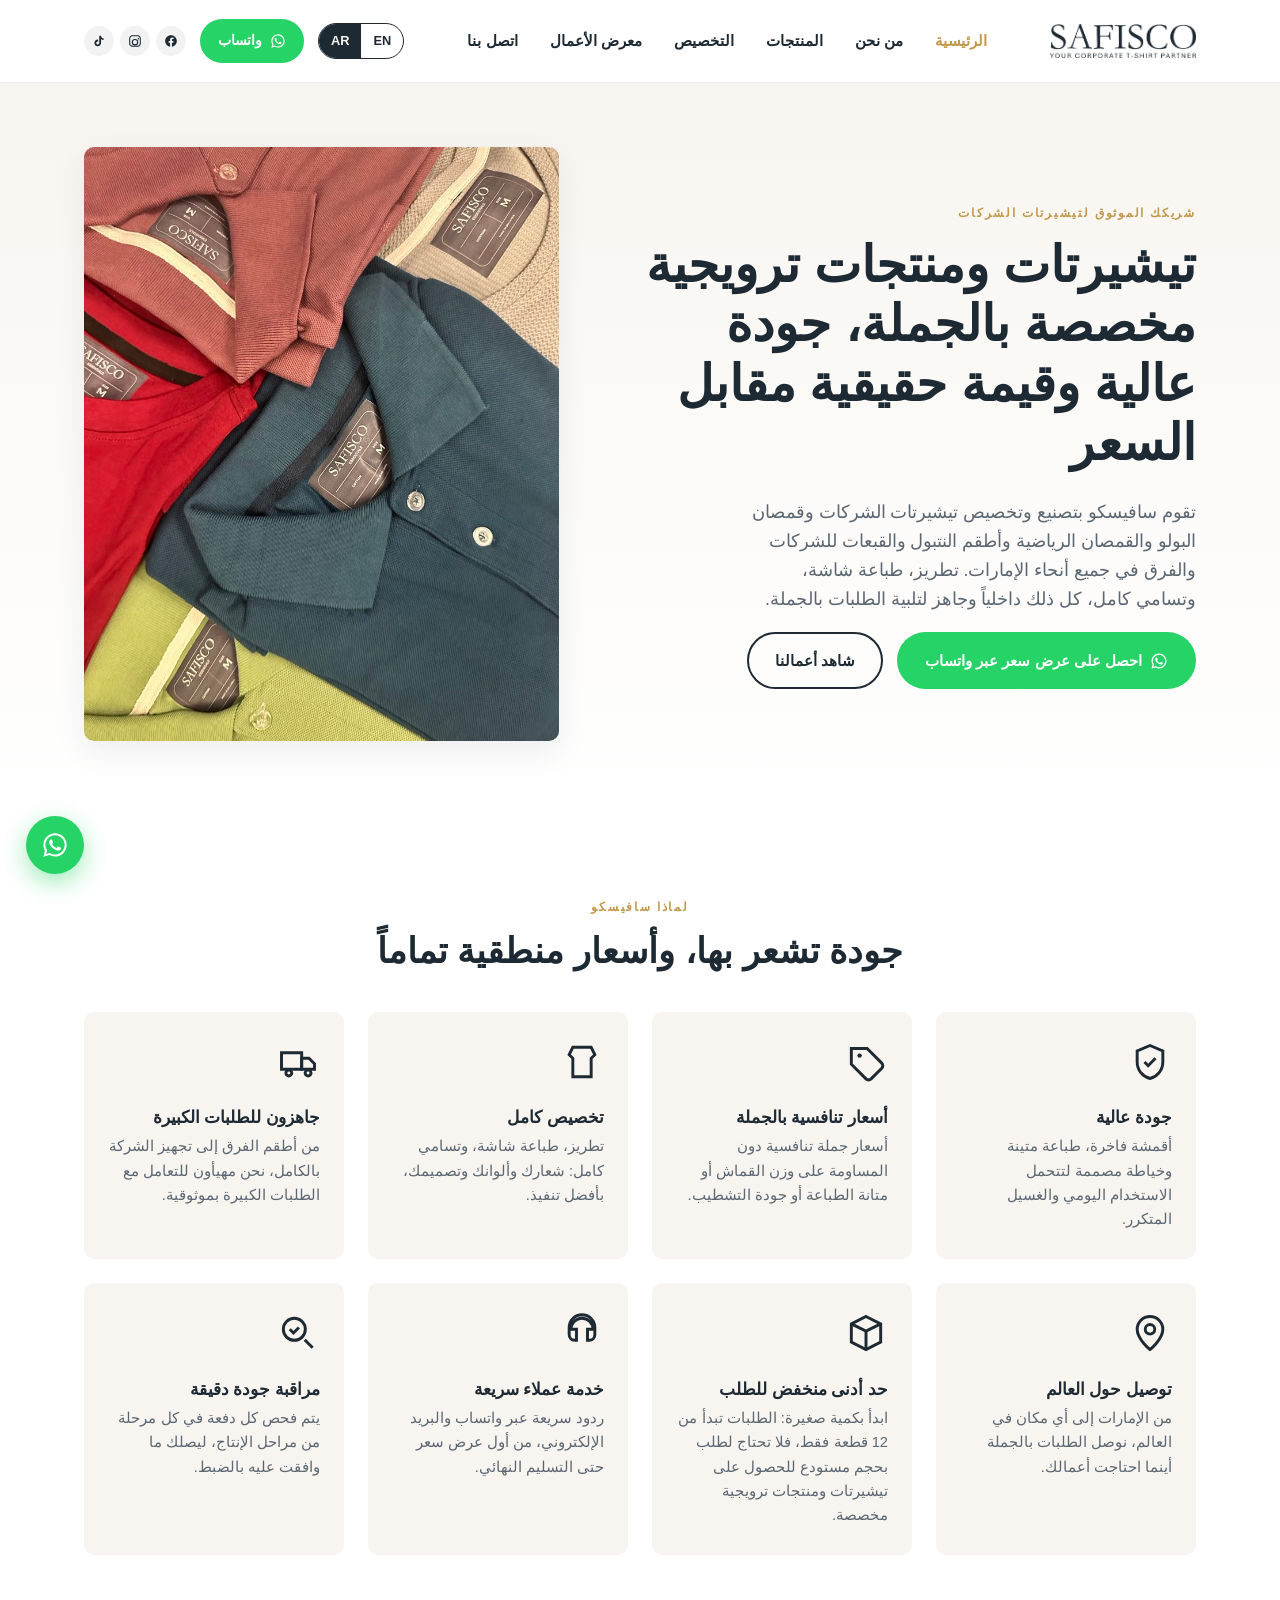
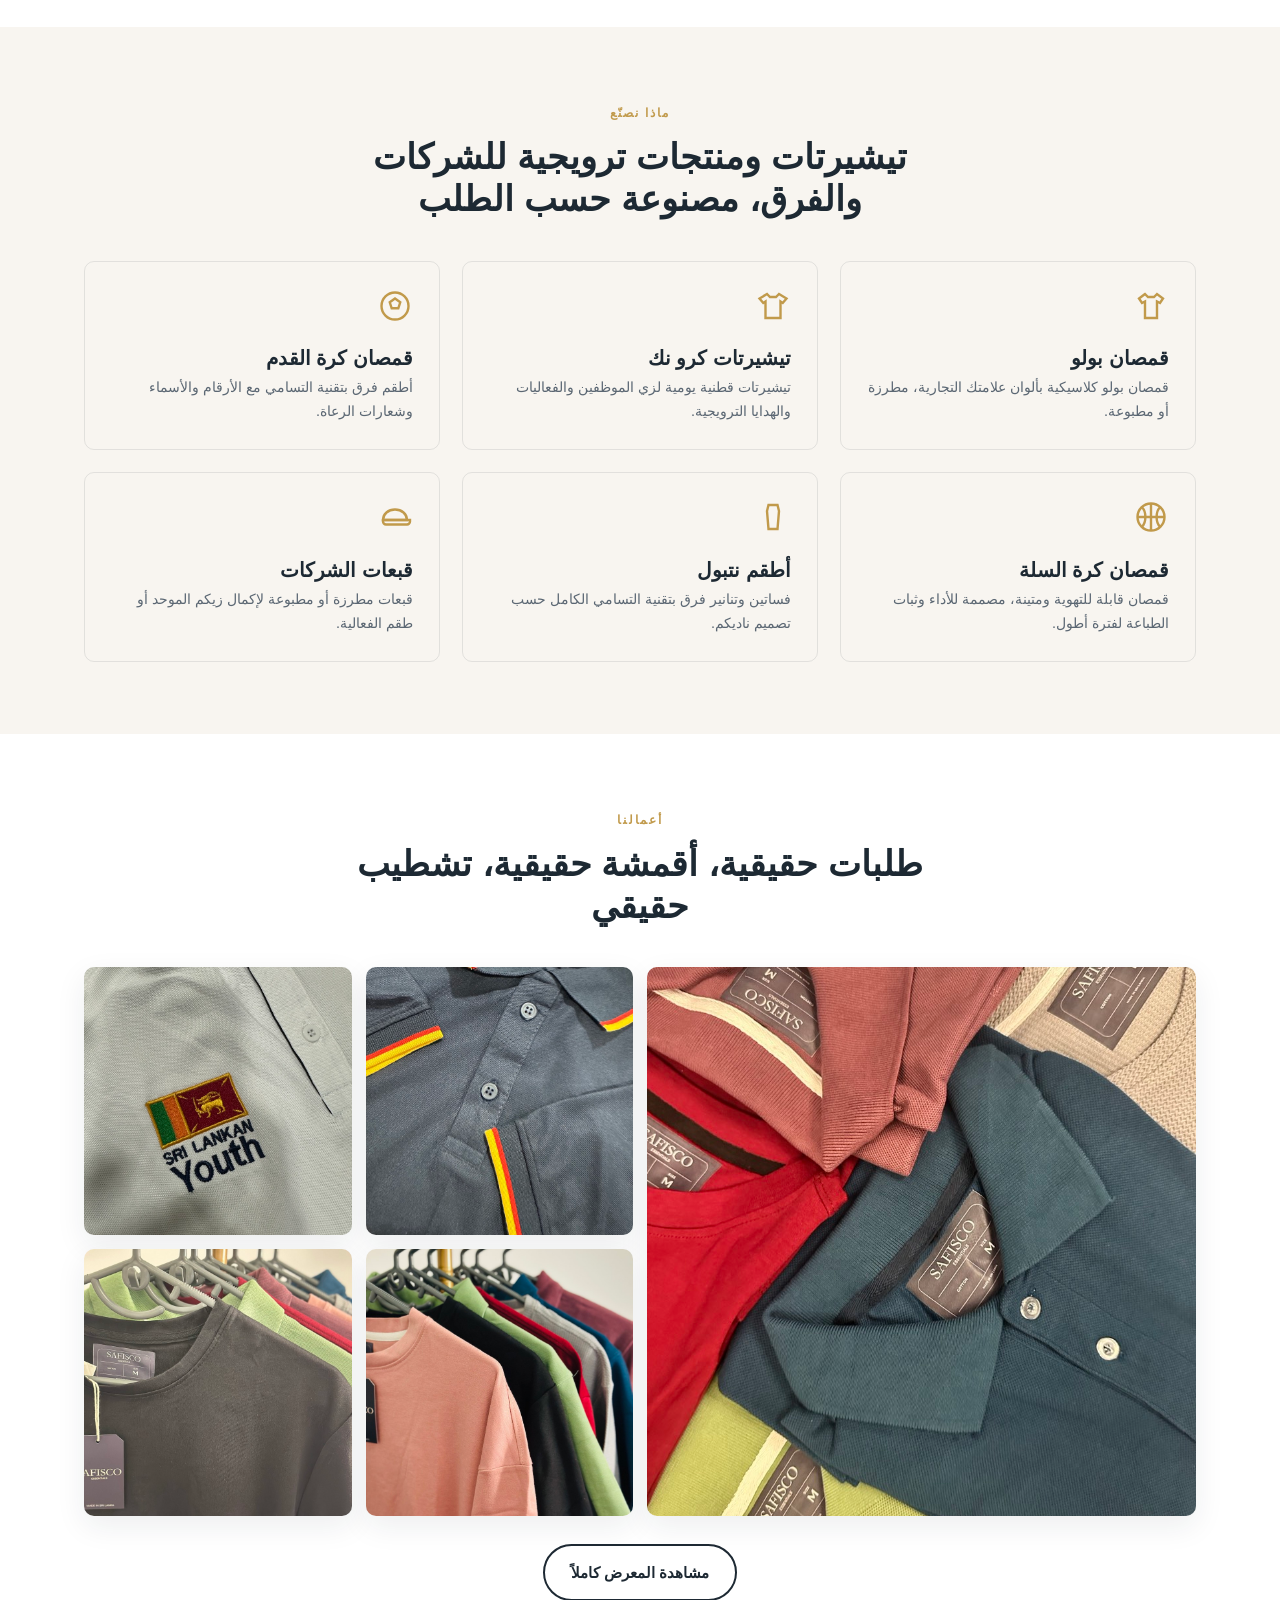
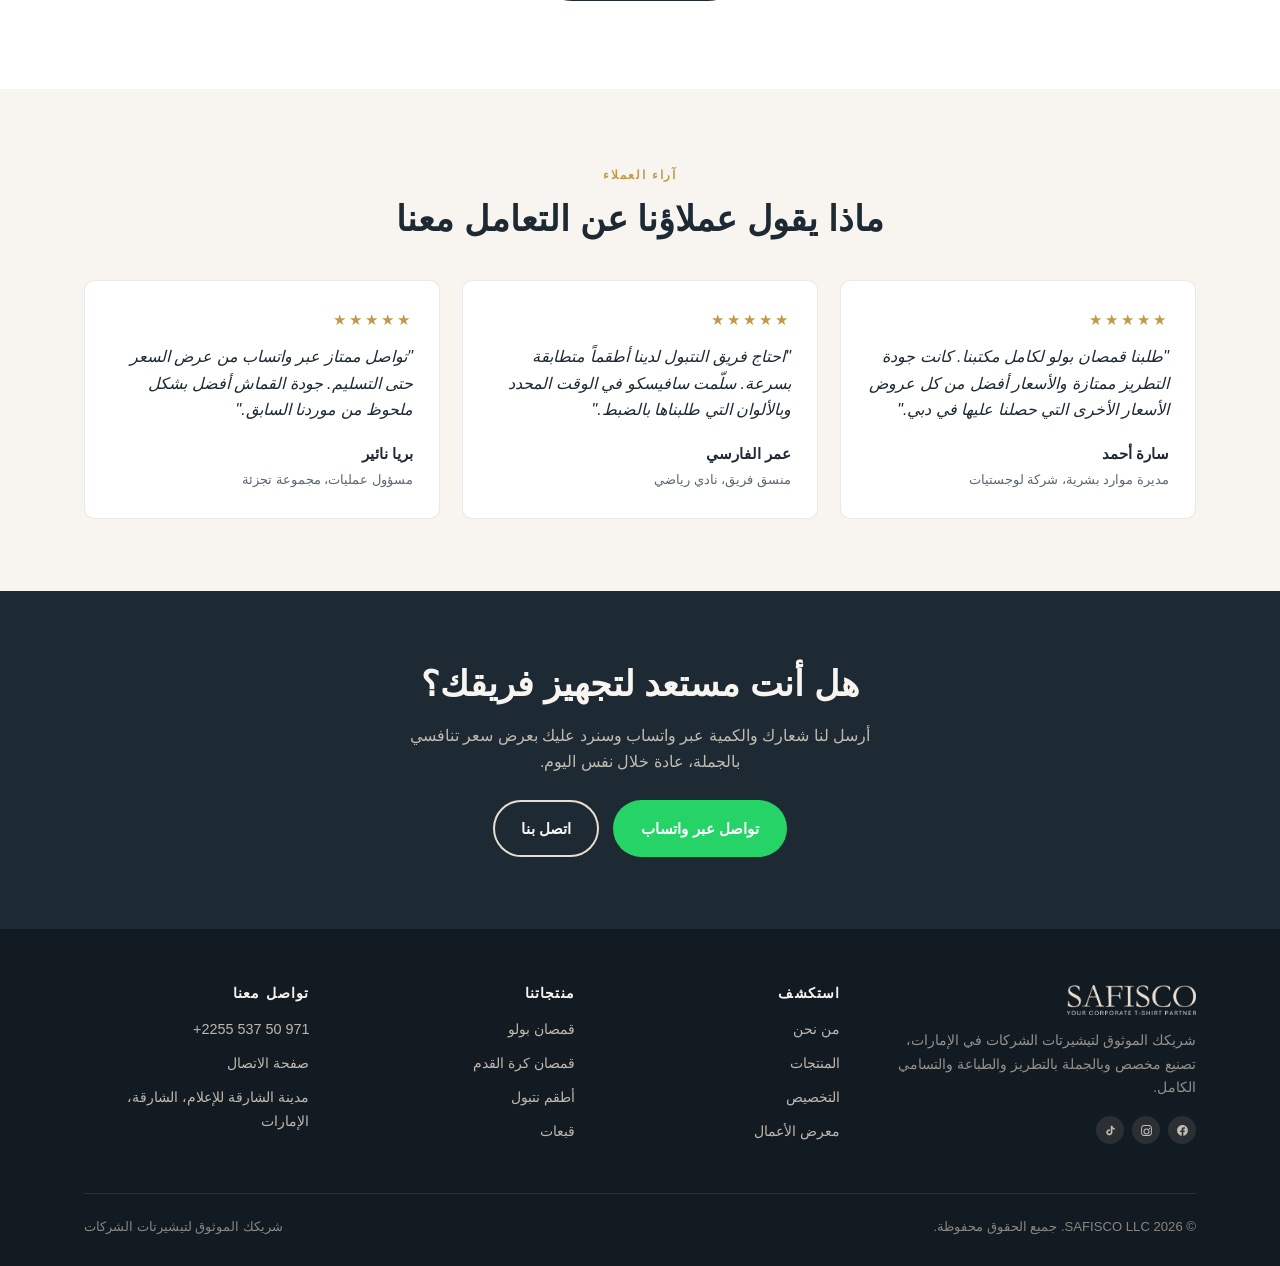
==== commit 7d1a4c39: "Fix broken WhatsApp header link and lay out social icons horizontally The previous edit accidentally" ====
--- a/ar/index.html
+++ b/ar/index.html
@@ -54,7 +54,9 @@
       </div>
       <a class="header-whatsapp" href="https://wa.me/971505372255?text=%D9%85%D8%B1%D8%AD%D8%A8%D8%A7%D9%8B%20SAFISCO%D8%8C%20%D8%A3%D8%B1%D8%BA%D8%A8%20%D9%81%D9%8A%20%D8%A7%D9%84%D8%AD%D8%B5%D9%88%D9%84%20%D8%B9%D9%84%D9%89%20%D8%B9%D8%B1%D8%B6%20%D8%B3%D8%B9%D8%B1%20%D9%84%D8%AA%D9%8A%D8%B4%D9%8A%D8%B1%D8%AA%D8%A7%D8%AA%20%D9%85%D8%AE%D8%B5%D8%B5%D8%A9." target="_blank" rel="noopener">
         <svg viewBox="0 0 24 24" fill="currentColor"><path d="M12.04 2c-5.5 0-9.96 4.46-9.96 9.96 0 1.76.46 3.48 1.34 5L2 22l5.2-1.36a9.9 9.9 0 0 0 4.84 1.23h.01c5.5 0 9.96-4.46 9.96-9.96S17.54 2 12.04 2zm0 18.2h-.01a8.2 8.2 0 0 1-4.19-1.15l-.3-.18-3.09.81.82-3-.2-.31a8.24 8.24 0 1 1 6.97 3.83zm4.52-6.16c-.25-.12-1.47-.72-1.7-.81-.23-.08-.4-.12-.56.13-.17.25-.65.81-.8.98-.15.17-.29.19-.54.06-.25-.12-1.05-.39-2-1.23-.74-.66-1.24-1.47-1.39-1.72-.15-.25-.02-.38.11-.51.11-.11.25-.29.37-.44.12-.15.16-.25.25-.42.08-.17.04-.31-.02-.44-.06-.12-.56-1.36-.77-1.86-.2-.48-.41-.42-.56-.43h-.48c-.17 0-.44.06-.67.31-.23.25-.87.85-.87 2.08s.9 2.42 1.02 2.58c.12.17 1.77 2.7 4.29 3.79.6.26 1.07.41 1.44.53.6.19 1.15.16 1.59.1.48-.07 1.47-.6 1.68-1.18.21-.58.21-1.08.15-1.18-.06-.1-.23-.16-.48-.28z"/></svg>
-              <div class="header-social">
+        <span>واتساب</span>
+      </a>
+      <div class="header-social">
         <a href="https://www.facebook.com/safisco.corporate" target="_blank" rel="noopener" aria-label="سافيسكو على فيسبوك"><svg viewBox="0 0 24 24" fill="currentColor"><path d="M22 12.06C22 6.5 17.52 2 12 2S2 6.5 2 12.06c0 5.02 3.66 9.18 8.44 9.94v-7.03H7.9v-2.91h2.54V9.85c0-2.51 1.49-3.9 3.77-3.9 1.09 0 2.24.2 2.24.2v2.46h-1.26c-1.24 0-1.63.77-1.63 1.56v1.87h2.78l-.45 2.91h-2.33V22c4.78-.76 8.44-4.92 8.44-9.94z"/></svg></a>
         <a href="https://www.instagram.com/safisco.corporate" target="_blank" rel="noopener" aria-label="سافيسكو على إنستغرام"><svg viewBox="0 0 24 24" fill="currentColor"><path d="M12 2c2.717 0 3.056.01 4.122.06 1.065.05 1.79.217 2.428.465.66.254 1.216.598 1.772 1.153a4.908 4.908 0 0 1 1.153 1.772c.247.637.415 1.363.465 2.428.05 1.066.06 1.405.06 4.122 0 2.717-.01 3.056-.06 4.122-.05 1.065-.218 1.79-.465 2.428a4.883 4.883 0 0 1-1.153 1.772 4.915 4.915 0 0 1-1.772 1.153c-.637.247-1.363.415-2.428.465-1.066.05-1.405.06-4.122.06-2.717 0-3.056-.01-4.122-.06-1.065-.05-1.79-.218-2.428-.465a4.89 4.89 0 0 1-1.772-1.153 4.904 4.904 0 0 1-1.153-1.772c-.248-.637-.415-1.363-.465-2.428C2.01 15.056 2 14.717 2 12c0-2.717.01-3.056.06-4.122.05-1.066.217-1.79.465-2.428a4.88 4.88 0 0 1 1.153-1.772A4.897 4.897 0 0 1 5.45 2.525c.638-.248 1.362-.415 2.428-.465C8.944 2.01 9.283 2 12 2zm0 1.802c-2.67 0-2.987.01-4.04.059-.976.045-1.505.207-1.858.344-.466.181-.8.398-1.15.748-.35.35-.566.683-.747 1.15-.137.352-.3.882-.344 1.857-.048 1.053-.058 1.37-.058 4.04 0 2.67.01 2.987.058 4.04.045.976.207 1.505.344 1.858.181.466.398.8.748 1.15.35.35.683.566 1.15.747.352.137.882.3 1.857.344 1.053.048 1.37.058 4.04.058 2.67 0 2.987-.01 4.04-.058.976-.045 1.505-.207 1.858-.344.466-.181.8-.398 1.15-.748.35-.35.566-.683.747-1.15.137-.352.3-.882.344-1.857.048-1.053.058-1.37.058-4.04 0-2.67-.01-2.987-.058-4.04-.045-.976-.207-1.505-.344-1.858a3.09 3.09 0 0 0-.748-1.15 3.09 3.09 0 0 0-1.15-.747c-.352-.137-.882-.3-1.857-.344-1.053-.048-1.37-.058-4.04-.058zm0 4.595a5.603 5.603 0 1 1 0 11.206 5.603 5.603 0 0 1 0-11.206zm0 9.24a3.638 3.638 0 1 0 0-7.276 3.638 3.638 0 0 0 0 7.276zm7.135-9.463a1.31 1.31 0 1 1-2.618 0 1.31 1.31 0 0 1 2.618 0z"/></svg></a>
         <a href="https://www.tiktok.com/@safisco.corporate" target="_blank" rel="noopener" aria-label="سافيسكو على تيك توك"><svg viewBox="0 0 24 24" fill="currentColor"><path d="M16.6 5.82s.51.5 0 0A4.278 4.278 0 0 1 15.54 3h-3.09v12.4a2.592 2.592 0 0 1-2.59 2.5c-1.42 0-2.6-1.16-2.6-2.6 0-1.72 1.66-3.01 3.37-2.48V9.66c-3.45-.46-6.47 2.22-6.47 5.64 0 3.33 2.76 5.7 5.69 5.7 3.14 0 5.69-2.55 5.69-5.7V9.01a7.35 7.35 0 0 0 4.3 1.38V7.3s-1.88.09-3.24-1.48z"/></svg></a>
